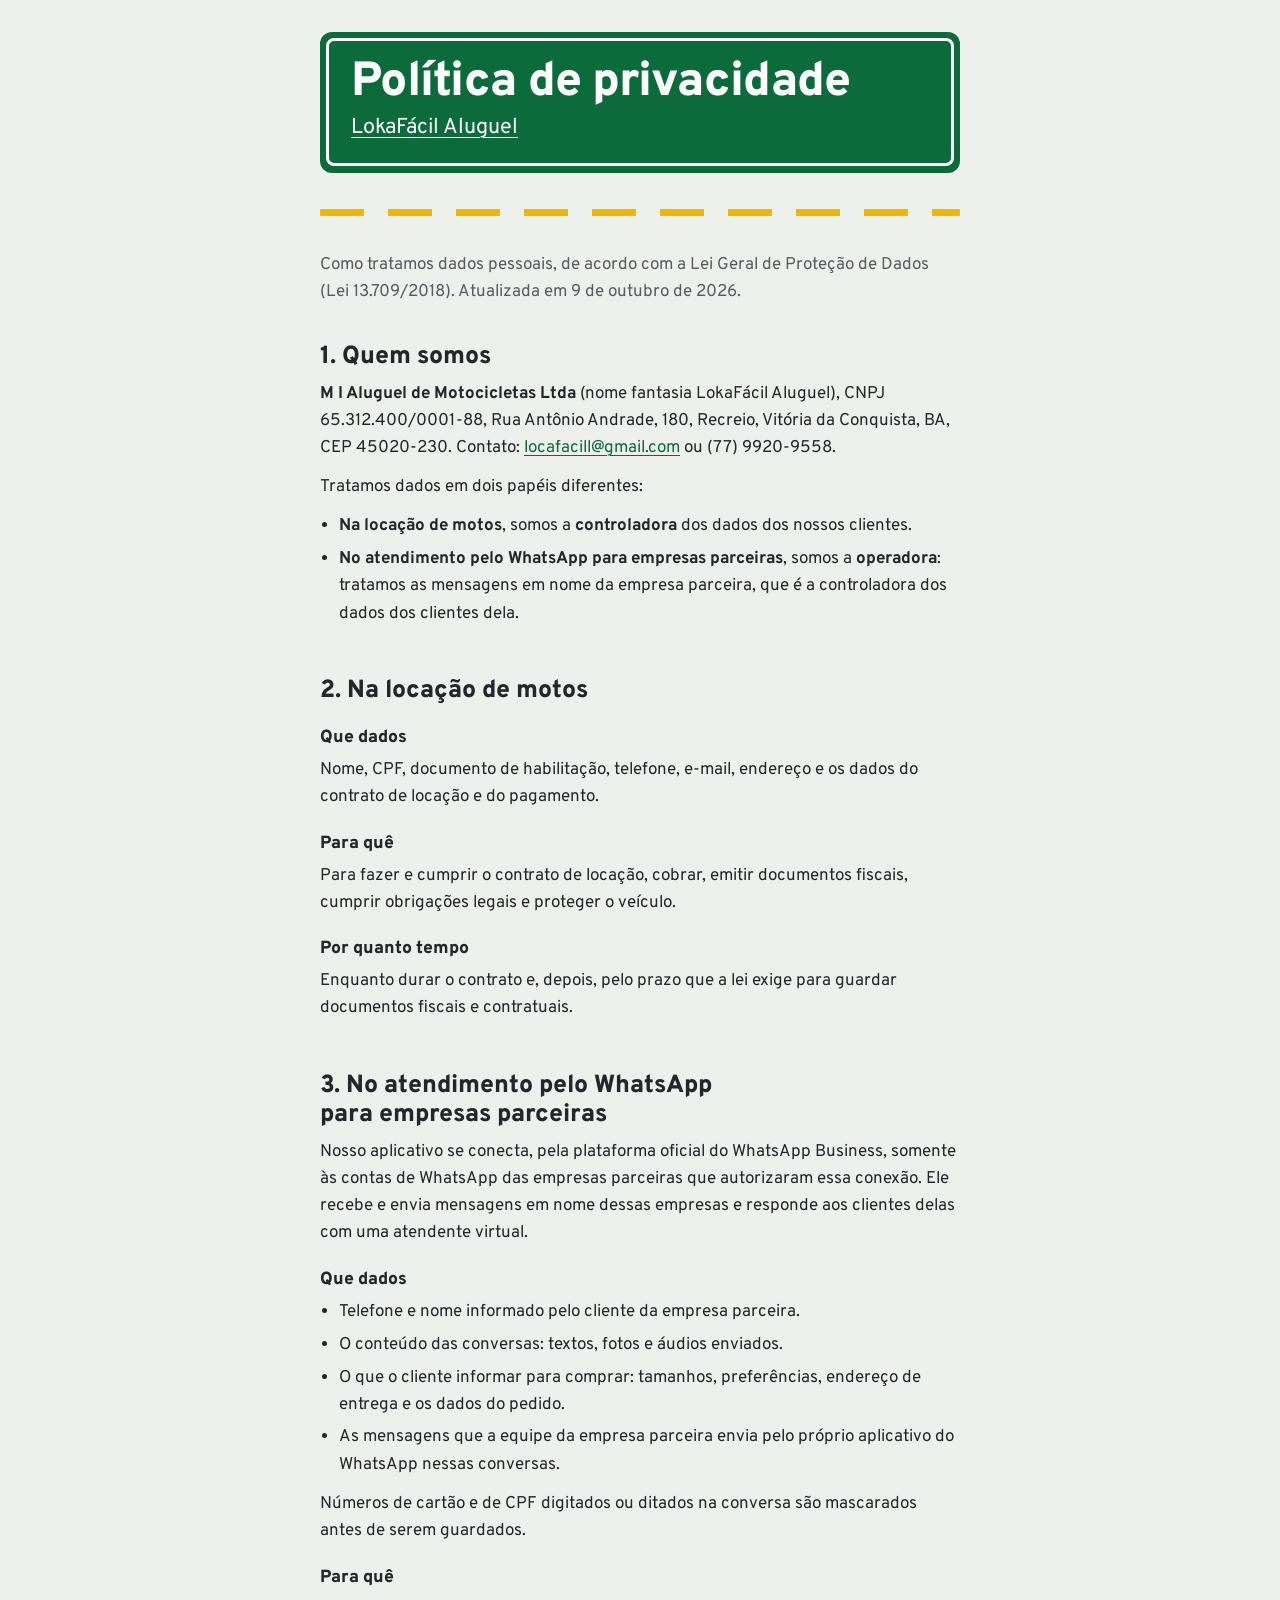
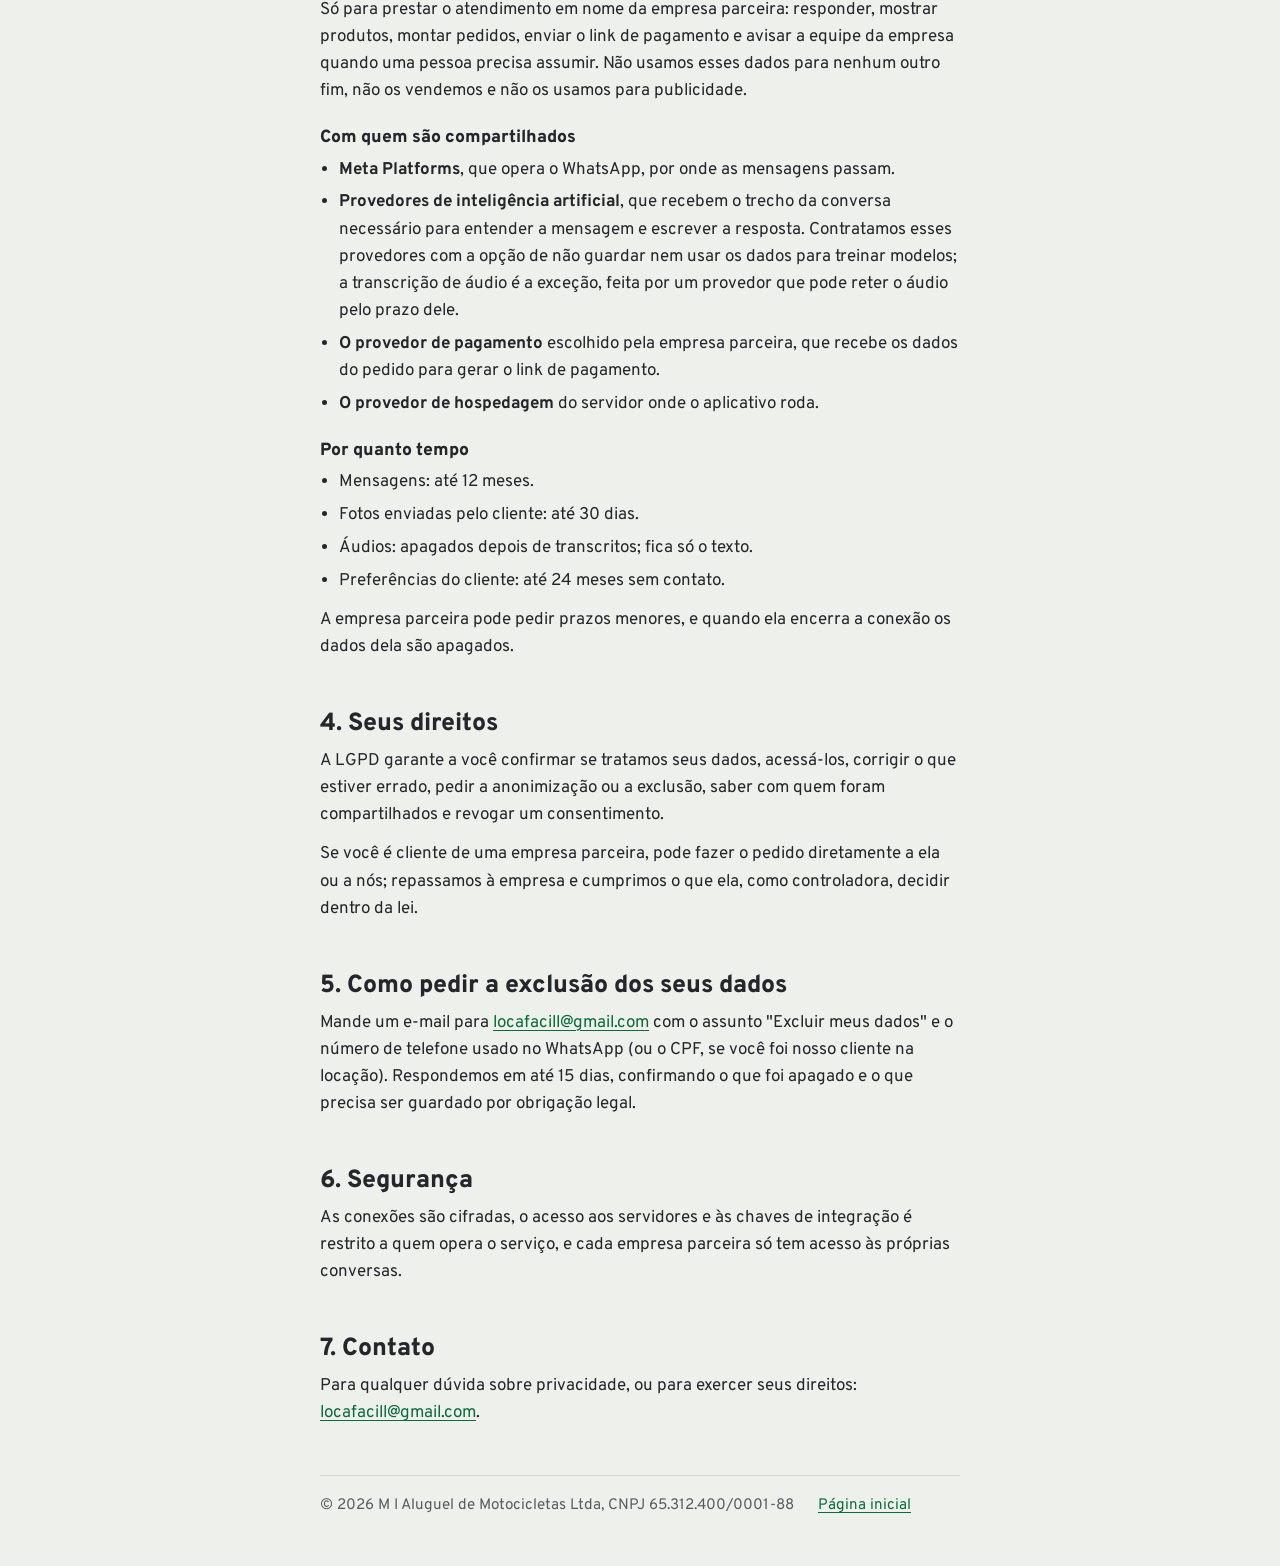
==== privacidade.html @ fe65a920 "feat: site institucional da LokaFácil Aluguel no domínio lokafacill.com.br A página inicial, a polít" ====
<!doctype html>
<html lang="pt-BR">
<head>
  <meta charset="utf-8">
  <meta name="viewport" content="width=device-width, initial-scale=1">
  <title>Política de privacidade — LokaFácil Aluguel</title>
  <meta name="description" content="Como a LokaFácil Aluguel trata dados pessoais, na locação de motos e no atendimento pelo WhatsApp para empresas parceiras.">
  <link rel="preconnect" href="https://fonts.googleapis.com">
  <link rel="preconnect" href="https://fonts.gstatic.com" crossorigin>
  <link rel="stylesheet" href="https://fonts.googleapis.com/css2?family=Overpass:wght@400;800&display=swap">
  <link rel="stylesheet" href="estilo.css">
</head>
<body>
  <main class="pagina">
    <header class="placa pequena">
      <div class="placa-miolo">
        <h1>Política de privacidade</h1>
        <p class="destino"><a href="index.html">LokaFácil Aluguel</a></p>
      </div>
    </header>
    <div class="faixa" aria-hidden="true"></div>

    <p class="atualizada">Como tratamos dados pessoais, de acordo com a Lei Geral de Proteção de Dados (Lei 13.709/2018). Atualizada em 9 de outubro de 2026.</p>

    <section aria-labelledby="t-quem">
      <h2 id="t-quem">1. Quem somos</h2>
      <p><strong>M I Aluguel de Motocicletas Ltda</strong> (nome fantasia LokaFácil Aluguel), CNPJ 65.312.400/0001-88, Rua Antônio Andrade, 180, Recreio, Vitória da Conquista, BA, CEP 45020-230. Contato: <a href="mailto:locafacill@gmail.com">locafacill@gmail.com</a> ou (77) 9920-9558.</p>
      <p>Tratamos dados em dois papéis diferentes:</p>
      <ul>
        <li><strong>Na locação de motos</strong>, somos a <strong>controladora</strong> dos dados dos nossos clientes.</li>
        <li><strong>No atendimento pelo WhatsApp para empresas parceiras</strong>, somos a <strong>operadora</strong>: tratamos as mensagens em nome da empresa parceira, que é a controladora dos dados dos clientes dela.</li>
      </ul>
    </section>

    <section aria-labelledby="t-locacao">
      <h2 id="t-locacao">2. Na locação de motos</h2>
      <h3>Que dados</h3>
      <p>Nome, CPF, documento de habilitação, telefone, e-mail, endereço e os dados do contrato de locação e do pagamento.</p>
      <h3>Para quê</h3>
      <p>Para fazer e cumprir o contrato de locação, cobrar, emitir documentos fiscais, cumprir obrigações legais e proteger o veículo.</p>
      <h3>Por quanto tempo</h3>
      <p>Enquanto durar o contrato e, depois, pelo prazo que a lei exige para guardar documentos fiscais e contratuais.</p>
    </section>

    <section aria-labelledby="t-whatsapp">
      <h2 id="t-whatsapp">3. No atendimento pelo WhatsApp para empresas parceiras</h2>
      <p>Nosso aplicativo se conecta, pela plataforma oficial do WhatsApp Business, somente às contas de WhatsApp das empresas parceiras que autorizaram essa conexão. Ele recebe e envia mensagens em nome dessas empresas e responde aos clientes delas com uma atendente virtual.</p>
      <h3>Que dados</h3>
      <ul>
        <li>Telefone e nome informado pelo cliente da empresa parceira.</li>
        <li>O conteúdo das conversas: textos, fotos e áudios enviados.</li>
        <li>O que o cliente informar para comprar: tamanhos, preferências, endereço de entrega e os dados do pedido.</li>
        <li>As mensagens que a equipe da empresa parceira envia pelo próprio aplicativo do WhatsApp nessas conversas.</li>
      </ul>
      <p>Números de cartão e de CPF digitados ou ditados na conversa são mascarados antes de serem guardados.</p>
      <h3>Para quê</h3>
      <p>Só para prestar o atendimento em nome da empresa parceira: responder, mostrar produtos, montar pedidos, enviar o link de pagamento e avisar a equipe da empresa quando uma pessoa precisa assumir. Não usamos esses dados para nenhum outro fim, não os vendemos e não os usamos para publicidade.</p>
      <h3>Com quem são compartilhados</h3>
      <ul>
        <li><strong>Meta Platforms</strong>, que opera o WhatsApp, por onde as mensagens passam.</li>
        <li><strong>Provedores de inteligência artificial</strong>, que recebem o trecho da conversa necessário para entender a mensagem e escrever a resposta. Contratamos esses provedores com a opção de não guardar nem usar os dados para treinar modelos; a transcrição de áudio é a exceção, feita por um provedor que pode reter o áudio pelo prazo dele.</li>
        <li><strong>O provedor de pagamento</strong> escolhido pela empresa parceira, que recebe os dados do pedido para gerar o link de pagamento.</li>
        <li><strong>O provedor de hospedagem</strong> do servidor onde o aplicativo roda.</li>
      </ul>
      <h3>Por quanto tempo</h3>
      <ul>
        <li>Mensagens: até 12 meses.</li>
        <li>Fotos enviadas pelo cliente: até 30 dias.</li>
        <li>Áudios: apagados depois de transcritos; fica só o texto.</li>
        <li>Preferências do cliente: até 24 meses sem contato.</li>
      </ul>
      <p>A empresa parceira pode pedir prazos menores, e quando ela encerra a conexão os dados dela são apagados.</p>
    </section>

    <section aria-labelledby="t-direitos">
      <h2 id="t-direitos">4. Seus direitos</h2>
      <p>A LGPD garante a você confirmar se tratamos seus dados, acessá-los, corrigir o que estiver errado, pedir a anonimização ou a exclusão, saber com quem foram compartilhados e revogar um consentimento.</p>
      <p>Se você é cliente de uma empresa parceira, pode fazer o pedido diretamente a ela ou a nós; repassamos à empresa e cumprimos o que ela, como controladora, decidir dentro da lei.</p>
    </section>

    <section aria-labelledby="exclusao">
      <h2 id="exclusao">5. Como pedir a exclusão dos seus dados</h2>
      <p>Mande um e-mail para <a href="mailto:locafacill@gmail.com">locafacill@gmail.com</a> com o assunto "Excluir meus dados" e o número de telefone usado no WhatsApp (ou o CPF, se você foi nosso cliente na locação). Respondemos em até 15 dias, confirmando o que foi apagado e o que precisa ser guardado por obrigação legal.</p>
    </section>

    <section aria-labelledby="t-seguranca">
      <h2 id="t-seguranca">6. Segurança</h2>
      <p>As conexões são cifradas, o acesso aos servidores e às chaves de integração é restrito a quem opera o serviço, e cada empresa parceira só tem acesso às próprias conversas.</p>
    </section>

    <section aria-labelledby="t-contato">
      <h2 id="t-contato">7. Contato</h2>
      <p>Para qualquer dúvida sobre privacidade, ou para exercer seus direitos: <a href="mailto:locafacill@gmail.com">locafacill@gmail.com</a>.</p>
    </section>

    <footer>
      <span>© 2026 M I Aluguel de Motocicletas Ltda, CNPJ 65.312.400/0001-88</span>
      <a href="index.html">Página inicial</a>
    </footer>
  </main>
</body>
</html>
---- estilo.css ----
/*
  Placa de orientação de rodovia: o único elemento forte da página. O resto é documento sóbrio.
  Cores: verde-placa, branco-placa, asfalto (texto), meio-fio (fundo frio) e faixa amarela (só no divisor de pista).
  Letra: Overpass, a versão livre da Highway Gothic das placas de estrada, em 400 e 800.
  Layout: uma coluna alinhada à esquerda, até ~42rem; no celular, a placa ocupa a largura toda.
*/
:root {
  --verde-placa: #0b6b3a;
  --branco-placa: #ffffff;
  --asfalto: #23272b;
  --asfalto-suave: #555d63;
  --meio-fio: #eef0eb;
  --linha: #d3d8d0;
  --faixa: #f2b705;
  --link: #0b6b3a;
  --fonte: "Overpass", "Segoe UI", system-ui, sans-serif;
}
@media (prefers-color-scheme: dark) {
  :root {
    --asfalto: #edefea;
    --asfalto-suave: #aeb6af;
    --meio-fio: #1b1e21;
    --linha: #343a3f;
    --link: #8ad6ab;
    color-scheme: dark;
  }
}

* { box-sizing: border-box; }
html { -webkit-text-size-adjust: 100%; }
body {
  margin: 0;
  background: var(--meio-fio);
  color: var(--asfalto);
  font-family: var(--fonte);
  font-size: 1.0625rem;
  line-height: 1.6;
}
.pagina {
  max-width: 42rem;
  margin: 0 auto;
  padding-inline: 16px;
  padding-block: 2rem 3rem;
  display: grid;
  gap: 2.25rem;
}

/* A placa: verde, borda branca por dentro, cantos de placa. */
.placa {
  background: var(--verde-placa);
  color: var(--branco-placa);
  border-radius: 0.75rem;
  padding: 0.4rem;
}
.placa-miolo {
  border: 3px solid var(--branco-placa);
  border-radius: 0.5rem;
  padding: 1.25rem 1.35rem 1.1rem;
  display: grid;
  grid-template-columns: 1fr auto;
  align-items: end;
  gap: 0.25rem 1.25rem;
}
.placa h1 {
  margin: 0;
  font-weight: 800;
  font-size: clamp(2.4rem, 9vw, 3.9rem);
  line-height: 0.95;
  letter-spacing: -0.015em;
  text-wrap: balance;
}
.placa .destino { margin: 0; font-size: clamp(1.1rem, 3.5vw, 1.35rem); grid-column: 1; }
.placa .destino a { color: inherit; }
.placa svg { grid-column: 2; grid-row: 1 / span 2; width: clamp(5.5rem, 20vw, 8rem); height: auto; }
.placa.pequena h1 { font-size: clamp(2rem, 7vw, 3rem); }

/* A faixa amarela tracejada de pista: o divisor entre a placa e o texto. */
.faixa {
  height: 0.45rem;
  background: repeating-linear-gradient(90deg, var(--faixa) 0 2.75rem, transparent 2.75rem 4.25rem);
  border-radius: 1px;
}

h2 { font-weight: 800; font-size: 1.55rem; line-height: 1.2; margin: 0 0 0.55rem; text-wrap: balance; }
h3 { font-weight: 800; font-size: 1.1rem; margin: 1.15rem 0 0.3rem; }
section p { margin: 0 0 0.75rem; }
section ul { margin: 0 0 0.75rem; padding-left: 1.2rem; display: grid; gap: 0.35rem; }

/* Os dados da empresa: linhas de registro, sem cartão. */
.registro { margin: 0; border-top: 2px solid var(--asfalto); }
.registro div {
  display: grid;
  grid-template-columns: 9.5rem 1fr;
  gap: 1rem;
  padding: 0.6rem 0;
  border-bottom: 1px solid var(--linha);
}
.registro dt { color: var(--asfalto-suave); }
.registro dd { margin: 0; min-width: 0; overflow-wrap: anywhere; font-variant-numeric: tabular-nums; }

.atualizada { margin: 0; color: var(--asfalto-suave); }

a { color: var(--link); text-underline-offset: 0.18em; text-decoration-thickness: 1px; }
a:hover { text-decoration-thickness: 2px; }
a:focus-visible { outline: 3px solid var(--faixa); outline-offset: 2px; border-radius: 2px; }

footer {
  border-top: 1px solid var(--linha);
  padding-top: 1.1rem;
  color: var(--asfalto-suave);
  font-size: 0.95rem;
  display: flex;
  flex-wrap: wrap;
  gap: 0.5rem 1.5rem;
}

@media (max-width: 30rem) {
  .registro div { grid-template-columns: 1fr; gap: 0; }
  .placa-miolo { padding: 1rem 1rem 0.9rem; }
}
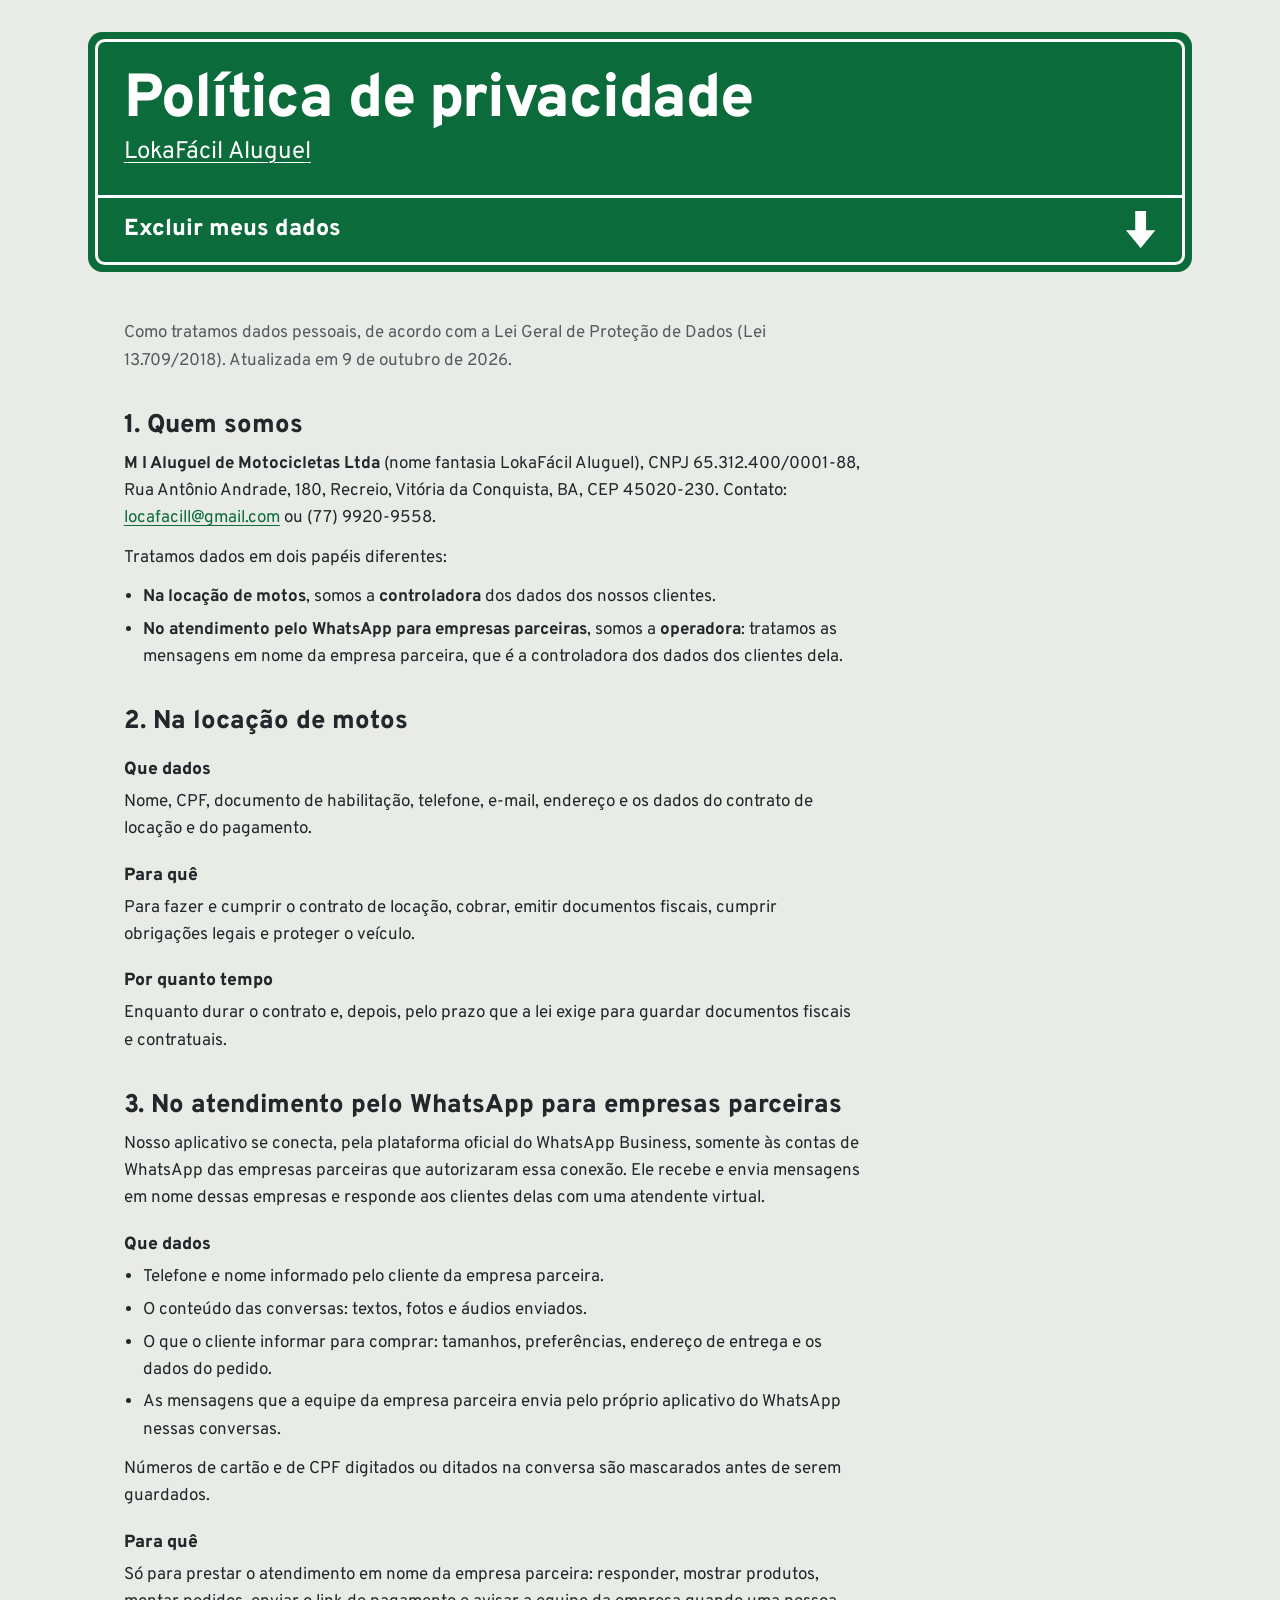
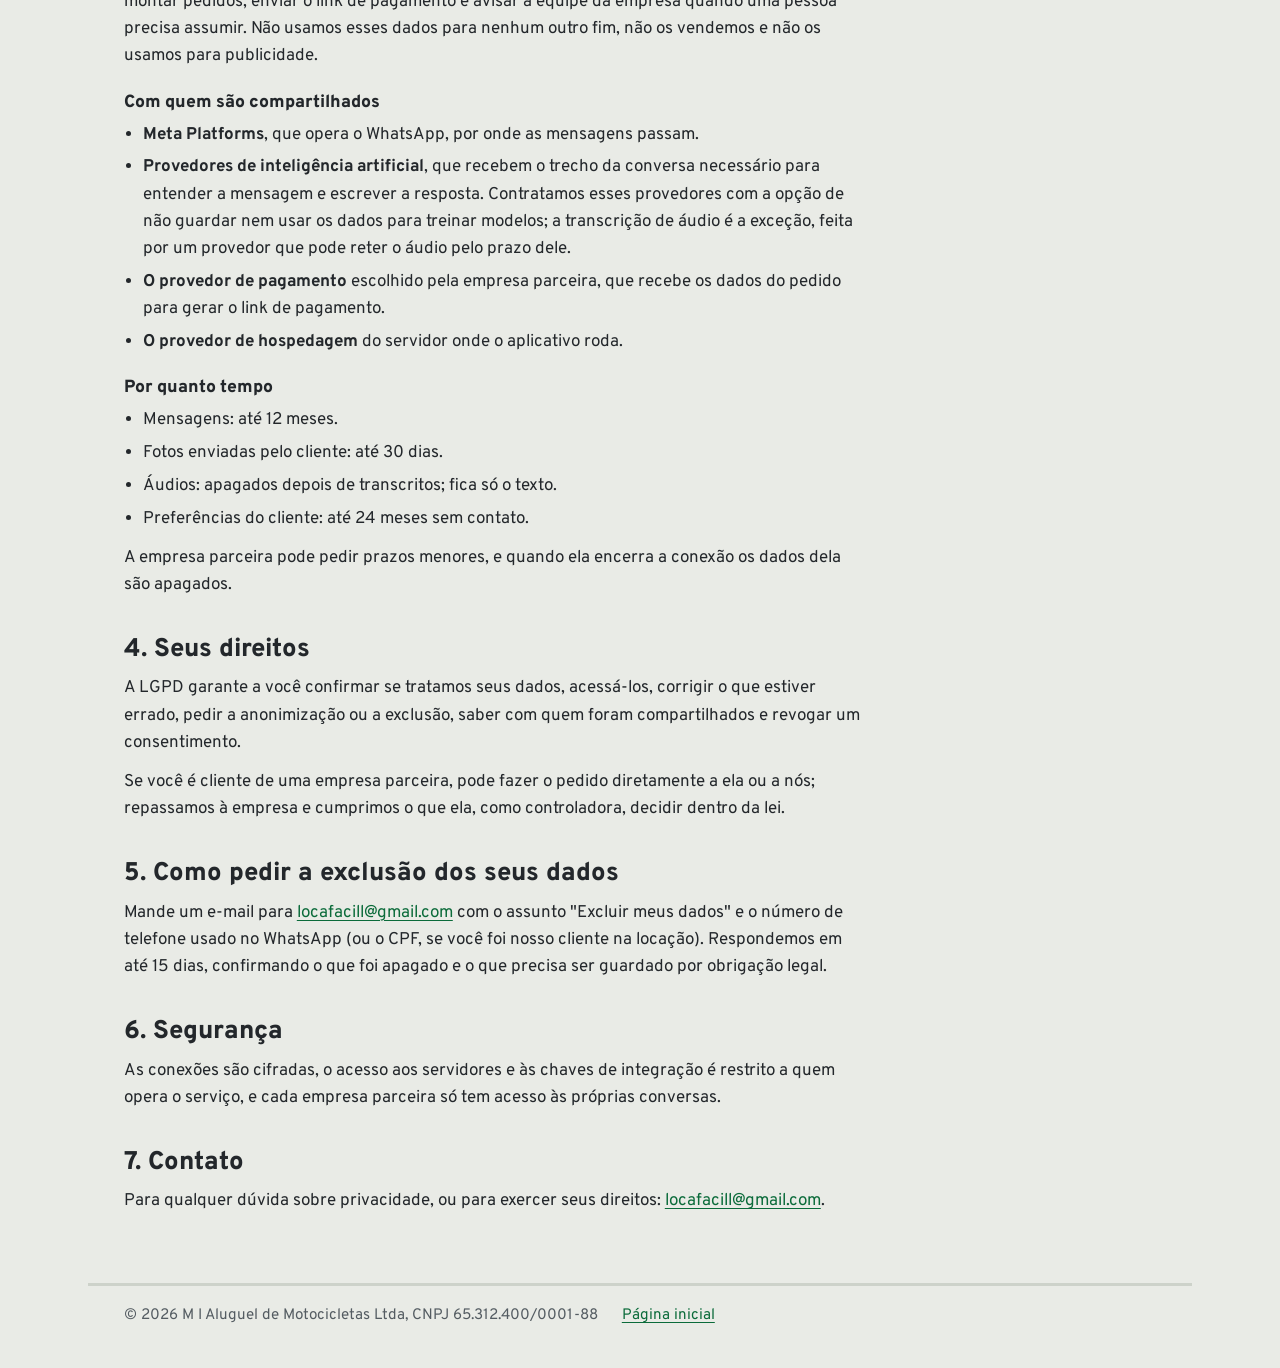
==== commit 0f2f8155: "feat: o pórtico de rodovia — a placa vira a navegação e as seções correm nas faixas da pista A placa" ====
--- a/privacidade.html
+++ b/privacidade.html
@@ -5,26 +5,39 @@
   <meta name="viewport" content="width=device-width, initial-scale=1">
   <title>Política de privacidade — LokaFácil Aluguel</title>
   <meta name="description" content="Como a LokaFácil Aluguel trata dados pessoais, na locação de motos e no atendimento pelo WhatsApp para empresas parceiras.">
+  <meta name="theme-color" content="#0b6b3a">
+  <link rel="icon" href="favicon.svg" type="image/svg+xml">
   <link rel="preconnect" href="https://fonts.googleapis.com">
   <link rel="preconnect" href="https://fonts.gstatic.com" crossorigin>
   <link rel="stylesheet" href="https://fonts.googleapis.com/css2?family=Overpass:wght@400;800&display=swap">
   <link rel="stylesheet" href="estilo.css">
 </head>
 <body>
-  <main class="pagina">
-    <header class="placa pequena">
+  <svg width="0" height="0" class="oculto" aria-hidden="true">
+    <symbol id="seta" viewBox="0 0 40 48"><path d="M13 0h14v25h12L20 48 1 25h12z"/></symbol>
+  </svg>
+
+  <header class="portico">
+    <div class="placa pequena">
       <div class="placa-miolo">
-        <h1>Política de privacidade</h1>
-        <p class="destino"><a href="index.html">LokaFácil Aluguel</a></p>
+        <div class="marca">
+          <h1>Política de privacidade</h1>
+          <p class="destino"><a href="index.html">LokaFácil Aluguel</a></p>
+        </div>
+        <nav class="faixas" aria-label="Nesta página">
+          <a href="#exclusao"><span>Excluir meus dados</span><svg aria-hidden="true"><use href="#seta"/></svg></a>
+        </nav>
       </div>
-    </header>
-    <div class="faixa" aria-hidden="true"></div>
+    </div>
+  </header>
+
+  <main class="documento">
 
     <p class="atualizada">Como tratamos dados pessoais, de acordo com a Lei Geral de Proteção de Dados (Lei 13.709/2018). Atualizada em 9 de outubro de 2026.</p>
 
     <section aria-labelledby="t-quem">
       <h2 id="t-quem">1. Quem somos</h2>
-      <p><strong>M I Aluguel de Motocicletas Ltda</strong> (nome fantasia LokaFácil Aluguel), CNPJ 65.312.400/0001-88, Rua Antônio Andrade, 180, Recreio, Vitória da Conquista, BA, CEP 45020-230. Contato: <a href="mailto:locafacill@gmail.com">locafacill@gmail.com</a> ou (77) 9920-9558.</p>
+      <p><strong>M I Aluguel de Motocicletas Ltda</strong> (nome fantasia LokaFácil Aluguel), <span class="junto">CNPJ 65.312.400/0001-88</span>, Rua Antônio Andrade, 180, Recreio, Vitória da Conquista, BA, <span class="junto">CEP 45020-230</span>. Contato: <a href="mailto:locafacill@gmail.com">locafacill@gmail.com</a> ou <span class="junto">(77) 9920-9558</span>.</p>
       <p>Tratamos dados em dois papéis diferentes:</p>
       <ul>
         <li><strong>Na locação de motos</strong>, somos a <strong>controladora</strong> dos dados dos nossos clientes.</li>
@@ -93,10 +106,11 @@
       <p>Para qualquer dúvida sobre privacidade, ou para exercer seus direitos: <a href="mailto:locafacill@gmail.com">locafacill@gmail.com</a>.</p>
     </section>
 
-    <footer>
-      <span>© 2026 M I Aluguel de Motocicletas Ltda, CNPJ 65.312.400/0001-88</span>
-      <a href="index.html">Página inicial</a>
-    </footer>
   </main>
+
+  <footer class="acostamento">
+    <span>© 2026 M I Aluguel de Motocicletas Ltda, CNPJ 65.312.400/0001-88</span>
+    <a href="index.html">Página inicial</a>
+  </footer>
 </body>
 </html>
--- a/estilo.css
+++ b/estilo.css
@@ -1,112 +1,162 @@
 /*
-  Placa de orientação de rodovia: o único elemento forte da página. O resto é documento sóbrio.
-  Cores: verde-placa, branco-placa, asfalto (texto), meio-fio (fundo frio) e faixa amarela (só no divisor de pista).
+  O pórtico de rodovia: a placa suspensa é a navegação, e cada faixa dela aponta (seta para baixo, como nas placas
+  aéreas) para a faixa da pista logo abaixo — as seções. É o único elemento forte; o resto é documento sóbrio.
+  Cores: verde-placa e branco-placa; asfalto (texto) sobre concreto (fundo); a faixa amarela só na pintura da pista e
+  no foco do teclado. No modo escuro, o fundo vira o próprio asfalto.
   Letra: Overpass, a versão livre da Highway Gothic das placas de estrada, em 400 e 800.
-  Layout: uma coluna alinhada à esquerda, até ~42rem; no celular, a placa ocupa a largura toda.
+  Layout: no computador, três faixas lado a lado sob as três faixas da placa; no celular, tudo empilha.
 */
 :root {
   --verde-placa: #0b6b3a;
   --branco-placa: #ffffff;
   --asfalto: #23272b;
-  --asfalto-suave: #555d63;
-  --meio-fio: #eef0eb;
-  --linha: #d3d8d0;
+  --asfalto-suave: #545c62;
+  --concreto: #e9ebe6;
+  --linha: #cdd2ca;
   --faixa: #f2b705;
   --link: #0b6b3a;
   --fonte: "Overpass", "Segoe UI", system-ui, sans-serif;
+  --largura: 74rem;
+  --margem: clamp(16px, 4vw, 2.5rem);
+  /* O recuo da placa até o texto dela: a borda verde, o friso branco e o respiro. O texto da pista usa o mesmo. */
+  --recuo: calc(0.45rem + 3px + clamp(1rem, 2.4vw, 1.6rem));
+  --entre-faixas: clamp(1.5rem, 3vw, 2.75rem);
+  color-scheme: light;
 }
 @media (prefers-color-scheme: dark) {
   :root {
-    --asfalto: #edefea;
-    --asfalto-suave: #aeb6af;
-    --meio-fio: #1b1e21;
-    --linha: #343a3f;
-    --link: #8ad6ab;
+    --asfalto: #eceee9;
+    --asfalto-suave: #aab2ab;
+    --concreto: #25292d;
+    --linha: #3b4247;
+    --link: #8fd9b0;
     color-scheme: dark;
   }
 }
 
 * { box-sizing: border-box; }
-html { -webkit-text-size-adjust: 100%; }
+html { -webkit-text-size-adjust: 100%; scroll-behavior: smooth; }
+@media (prefers-reduced-motion: reduce) { html { scroll-behavior: auto; } }
 body {
   margin: 0;
-  background: var(--meio-fio);
+  background: var(--concreto);
   color: var(--asfalto);
   font-family: var(--fonte);
   font-size: 1.0625rem;
   line-height: 1.6;
 }
-.pagina {
-  max-width: 42rem;
+.oculto { position: absolute; }
+
+/* O pórtico: a placa ocupa a largura da pista. */
+.portico {
+  max-width: var(--largura);
   margin: 0 auto;
-  padding-inline: 16px;
-  padding-block: 2rem 3rem;
-  display: grid;
-  gap: 2.25rem;
+  padding: clamp(1rem, 3vw, 2rem) var(--margem) 0;
 }
-
-/* A placa: verde, borda branca por dentro, cantos de placa. */
 .placa {
   background: var(--verde-placa);
   color: var(--branco-placa);
-  border-radius: 0.75rem;
-  padding: 0.4rem;
+  border-radius: 0.9rem;
+  padding: 0.45rem;
 }
 .placa-miolo {
   border: 3px solid var(--branco-placa);
-  border-radius: 0.5rem;
-  padding: 1.25rem 1.35rem 1.1rem;
+  border-radius: 0.6rem;
+}
+.marca {
   display: grid;
   grid-template-columns: 1fr auto;
   align-items: end;
-  gap: 0.25rem 1.25rem;
+  gap: 0.25rem 1.5rem;
+  padding: clamp(1.1rem, 2.6vw, 1.9rem) clamp(1rem, 2.4vw, 1.6rem) clamp(1rem, 2.2vw, 1.5rem);
 }
-.placa h1 {
+.marca h1 {
   margin: 0;
   font-weight: 800;
-  font-size: clamp(2.4rem, 9vw, 3.9rem);
-  line-height: 0.95;
-  letter-spacing: -0.015em;
+  font-size: clamp(2.6rem, 8.5vw, 5.6rem);
+  line-height: 0.92;
+  letter-spacing: -0.02em;
   text-wrap: balance;
 }
-.placa .destino { margin: 0; font-size: clamp(1.1rem, 3.5vw, 1.35rem); grid-column: 1; }
-.placa .destino a { color: inherit; }
-.placa svg { grid-column: 2; grid-row: 1 / span 2; width: clamp(5.5rem, 20vw, 8rem); height: auto; }
-.placa.pequena h1 { font-size: clamp(2rem, 7vw, 3rem); }
+.marca .destino { margin: 0; font-size: clamp(1.1rem, 2.6vw, 1.5rem); grid-column: 1; }
+.marca .destino a { color: inherit; }
+.marca .moto { grid-column: 2; grid-row: 1 / span 2; width: clamp(5rem, 16vw, 10rem); height: auto; }
+.pequena .marca h1 { font-size: clamp(2.1rem, 6.5vw, 3.8rem); }
 
-/* A faixa amarela tracejada de pista: o divisor entre a placa e o texto. */
-.faixa {
-  height: 0.45rem;
-  background: repeating-linear-gradient(90deg, var(--faixa) 0 2.75rem, transparent 2.75rem 4.25rem);
-  border-radius: 1px;
+/* As faixas da placa: cada destino com a seta da placa aérea. Separadas por friso branco, como na placa de verdade. */
+.faixas {
+  display: grid;
+  grid-template-columns: repeat(3, 1fr);
+  border-top: 3px solid var(--branco-placa);
+}
+.faixas a {
+  display: flex;
+  align-items: center;
+  justify-content: space-between;
+  gap: 1rem;
+  padding: 0.85rem clamp(1rem, 2.4vw, 1.6rem);
+  color: var(--branco-placa);
+  font-weight: 800;
+  font-size: clamp(1.1rem, 1.9vw, 1.45rem);
+  line-height: 1.15;
+  text-decoration: none;
+}
+.faixas a + a { border-left: 3px solid var(--branco-placa); }
+.faixas svg { flex: none; width: 1.35em; height: 1.6em; fill: currentColor; }
+.faixas a:hover span { text-decoration: underline; text-decoration-thickness: 2px; text-underline-offset: 0.2em; }
+.pequena .faixas { grid-template-columns: 1fr; }
+
+/* A pista: as seções correm nas faixas, separadas pela faixa amarela tracejada. */
+.pista, .documento {
+  max-width: var(--largura);
+  margin: 0 auto;
+  padding: clamp(1.75rem, 4vw, 3rem) calc(var(--margem) + var(--recuo)) clamp(2rem, 5vw, 3.5rem);
+}
+.pista {
+  display: grid;
+  grid-template-columns: repeat(3, 1fr);
+  column-gap: var(--entre-faixas);
+}
+.pista section { position: relative; min-width: 0; scroll-margin-top: 1rem; }
+.pista section + section::before {
+  content: "";
+  position: absolute;
+  top: 0;
+  bottom: 0;
+  left: calc(var(--entre-faixas) / -2 - 3px);
+  width: 6px;
+  background: repeating-linear-gradient(180deg, var(--faixa) 0 2.5rem, transparent 2.5rem 4rem);
 }
 
-h2 { font-weight: 800; font-size: 1.55rem; line-height: 1.2; margin: 0 0 0.55rem; text-wrap: balance; }
+/* O documento (a política): uma coluna de leitura, alinhada ao texto da placa. */
+.documento > * { max-width: 46rem; }
+.documento section { scroll-margin-top: 1rem; margin-top: 2.25rem; }
+
+h2 { font-weight: 800; font-size: clamp(1.35rem, 2.2vw, 1.6rem); line-height: 1.2; margin: 0 0 0.6rem; text-wrap: balance; }
 h3 { font-weight: 800; font-size: 1.1rem; margin: 1.15rem 0 0.3rem; }
 section p { margin: 0 0 0.75rem; }
 section ul { margin: 0 0 0.75rem; padding-left: 1.2rem; display: grid; gap: 0.35rem; }
+.atualizada { margin: 0; color: var(--asfalto-suave); }
 
-/* Os dados da empresa: linhas de registro, sem cartão. */
+/* Os dados da empresa: linhas de registro, o rótulo acima do dado (a faixa é estreita). */
 .registro { margin: 0; border-top: 2px solid var(--asfalto); }
-.registro div {
-  display: grid;
-  grid-template-columns: 9.5rem 1fr;
-  gap: 1rem;
-  padding: 0.6rem 0;
-  border-bottom: 1px solid var(--linha);
-}
-.registro dt { color: var(--asfalto-suave); }
+.registro div { padding: 0.55rem 0; border-bottom: 1px solid var(--linha); }
+.registro dt { color: var(--asfalto-suave); font-size: 0.9rem; }
 .registro dd { margin: 0; min-width: 0; overflow-wrap: anywhere; font-variant-numeric: tabular-nums; }
-
-.atualizada { margin: 0; color: var(--asfalto-suave); }
+.junto { white-space: nowrap; }
 
 a { color: var(--link); text-underline-offset: 0.18em; text-decoration-thickness: 1px; }
 a:hover { text-decoration-thickness: 2px; }
-a:focus-visible { outline: 3px solid var(--faixa); outline-offset: 2px; border-radius: 2px; }
+a:focus-visible { outline: 3px solid var(--faixa); outline-offset: 3px; border-radius: 3px; }
+.faixas a:focus-visible { outline-offset: -6px; }
 
-footer {
-  border-top: 1px solid var(--linha);
-  padding-top: 1.1rem;
+/* O acostamento: a linha de bordo contínua fecha a pista. */
+/* Da largura da placa, para a linha de bordo terminar onde a placa termina. */
+.acostamento {
+  width: min(calc(100% - 2 * var(--margem)), calc(var(--largura) - 2 * var(--margem)));
+  margin: 0 auto 2.5rem;
+  padding: 1.1rem var(--recuo) 0;
+  border-top: 3px solid var(--linha);
   color: var(--asfalto-suave);
   font-size: 0.95rem;
   display: flex;
@@ -114,7 +164,23 @@
   gap: 0.5rem 1.5rem;
 }
 
+/* No celular e no tablet: a placa empilha os destinos; as seções descem uma a uma, com a faixa tracejada deitada. */
+@media (max-width: 56rem) {
+  .faixas { grid-template-columns: 1fr; }
+  .faixas a + a { border-left: 0; border-top: 3px solid var(--branco-placa); }
+  .pista { grid-template-columns: 1fr; row-gap: calc(var(--entre-faixas) * 1.6); }
+  .pista section + section::before {
+    top: calc(var(--entre-faixas) * -0.8 - 3px);
+    bottom: auto;
+    left: 0;
+    right: 0;
+    width: auto;
+    height: 6px;
+    background: repeating-linear-gradient(90deg, var(--faixa) 0 2.5rem, transparent 2.5rem 4rem);
+  }
+}
 @media (max-width: 30rem) {
-  .registro div { grid-template-columns: 1fr; gap: 0; }
-  .placa-miolo { padding: 1rem 1rem 0.9rem; }
+  :root { --recuo: 0px; }
+  .marca { grid-template-columns: 1fr; }
+  .marca .moto { grid-column: 1; grid-row: auto; justify-self: end; width: 4.5rem; margin-top: -0.25rem; }
 }
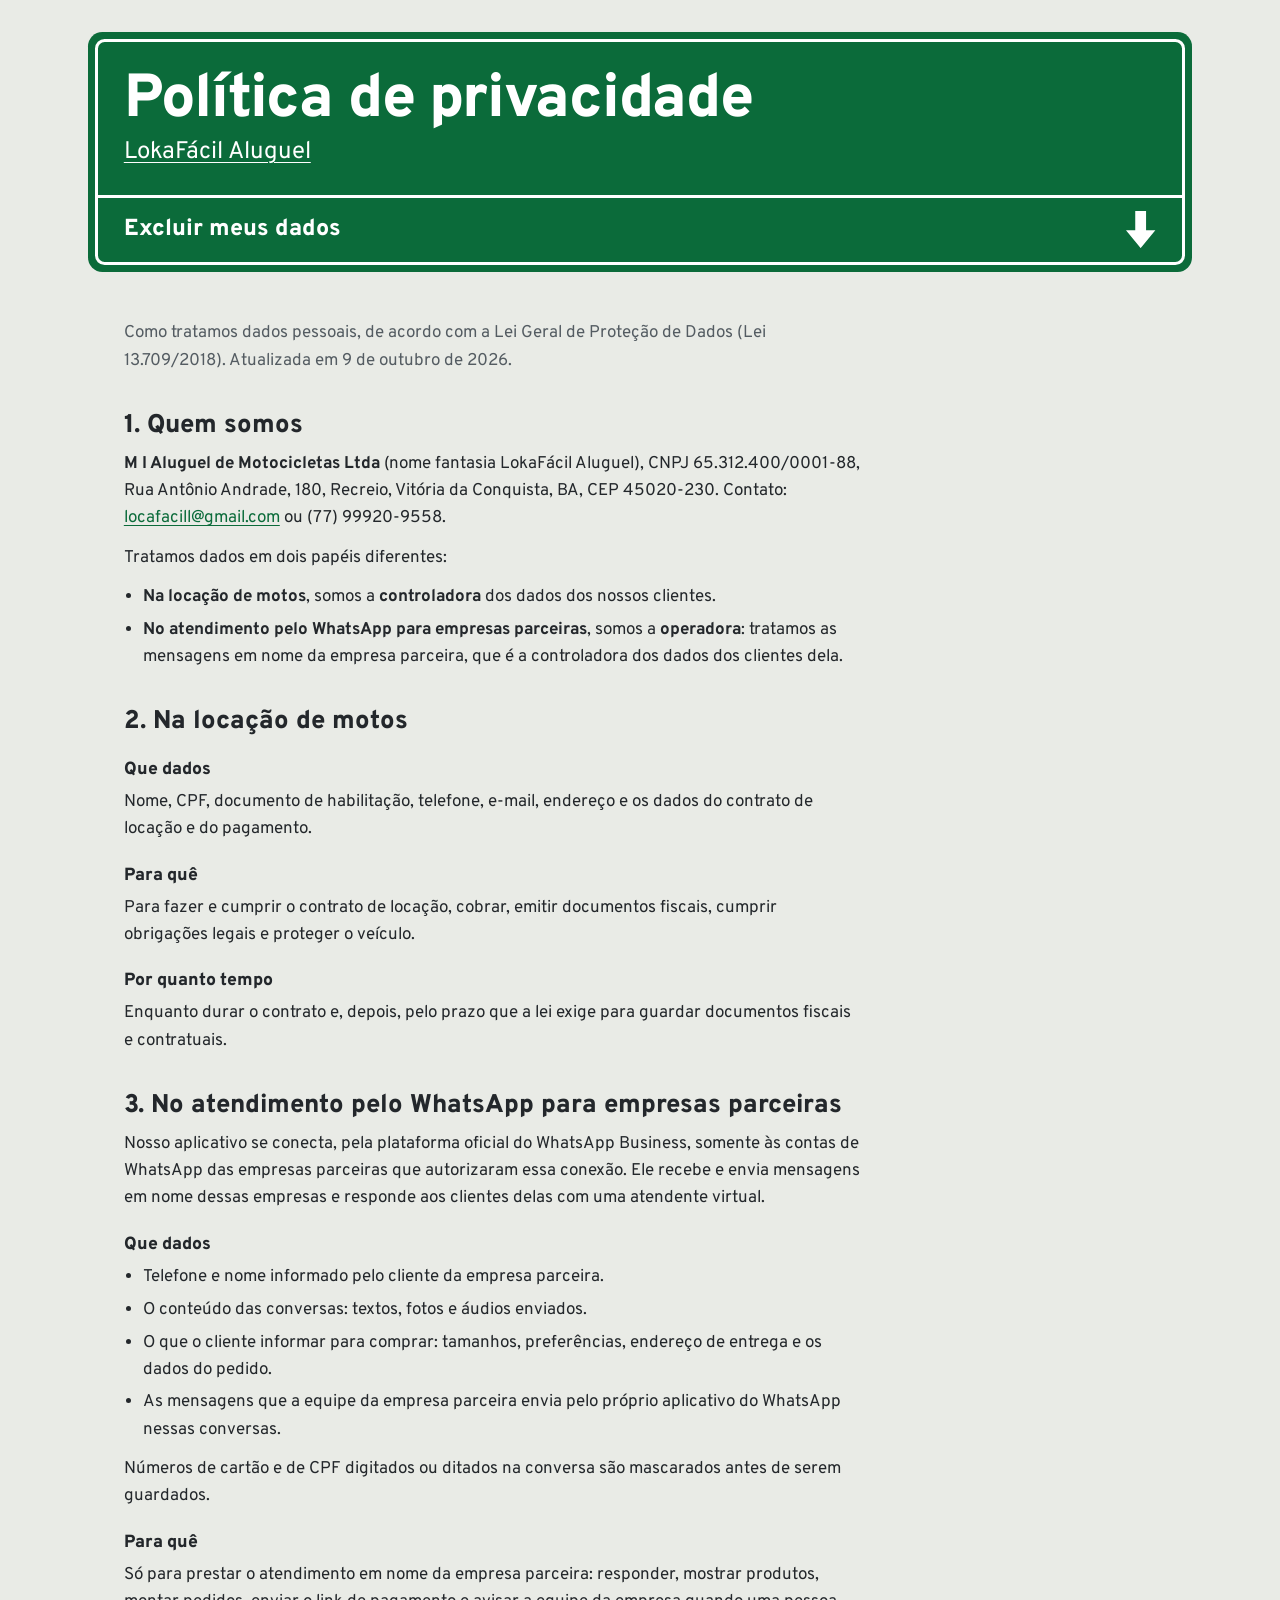
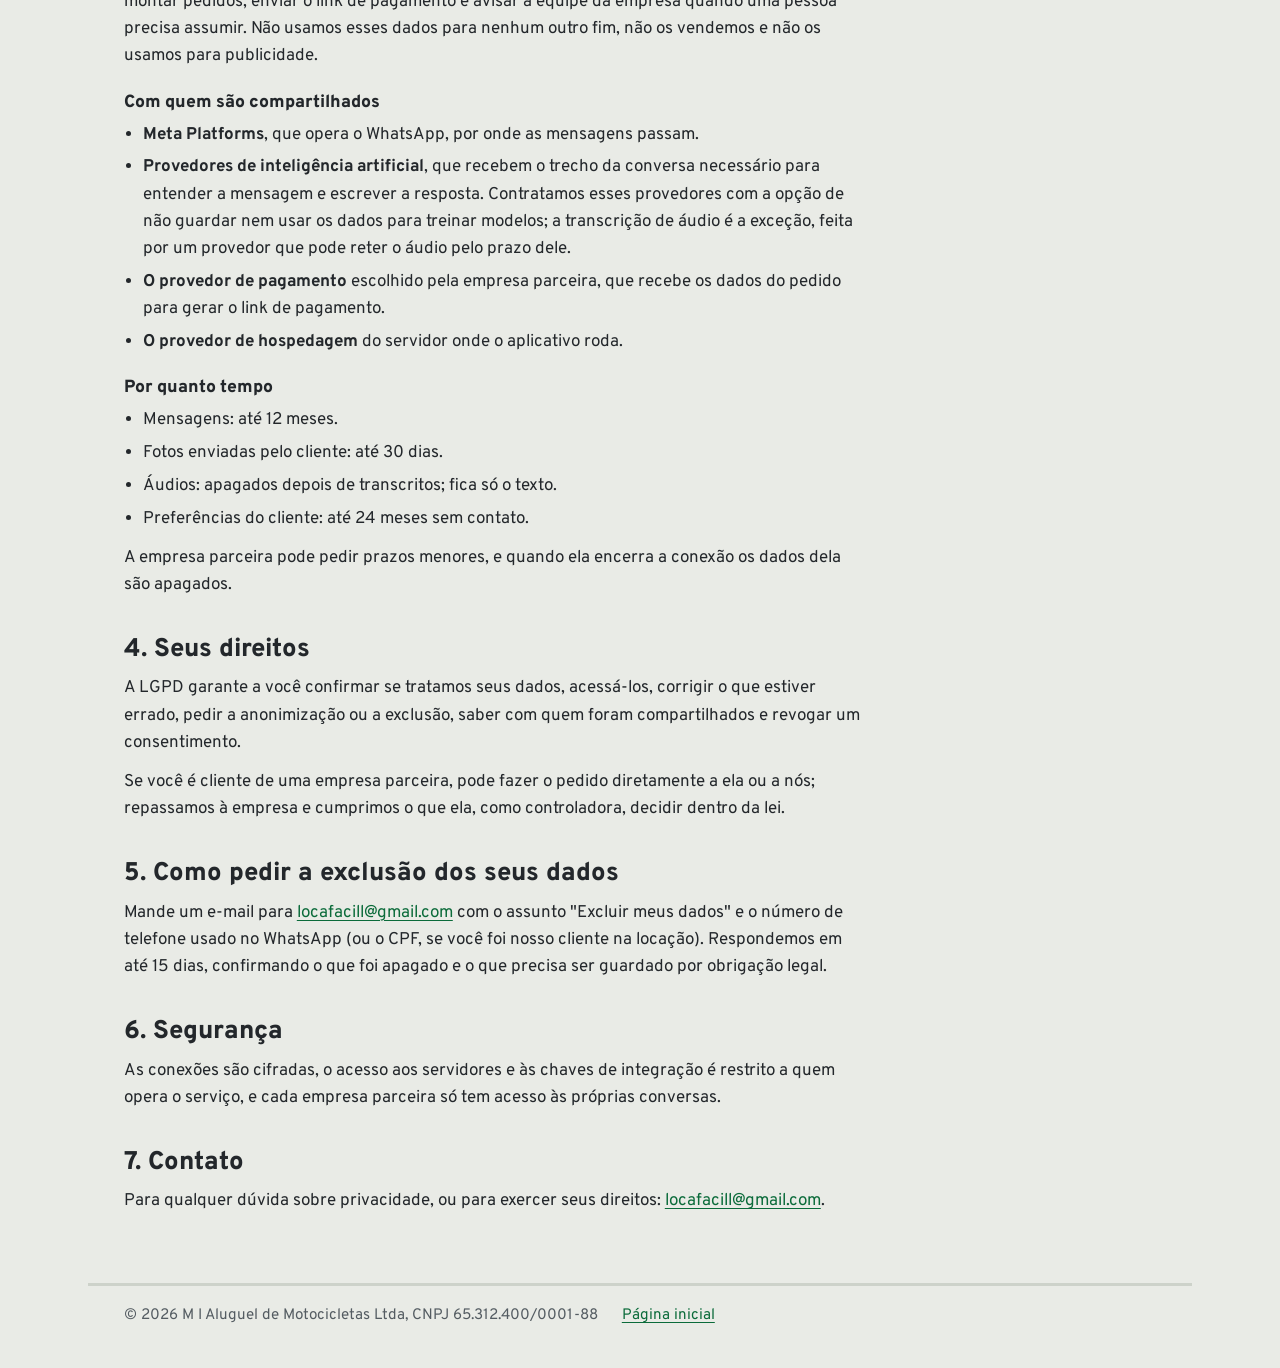
==== commit 5091a5b9: "fix: o telefone com o 9 (o do WhatsApp) na página e na política (Izaias, 10/10) Co-Authored-By: Clau" ====
--- a/privacidade.html
+++ b/privacidade.html
@@ -37,7 +37,7 @@
 
     <section aria-labelledby="t-quem">
       <h2 id="t-quem">1. Quem somos</h2>
-      <p><strong>M I Aluguel de Motocicletas Ltda</strong> (nome fantasia LokaFácil Aluguel), <span class="junto">CNPJ 65.312.400/0001-88</span>, Rua Antônio Andrade, 180, Recreio, Vitória da Conquista, BA, <span class="junto">CEP 45020-230</span>. Contato: <a href="mailto:locafacill@gmail.com">locafacill@gmail.com</a> ou <span class="junto">(77) 9920-9558</span>.</p>
+      <p><strong>M I Aluguel de Motocicletas Ltda</strong> (nome fantasia LokaFácil Aluguel), <span class="junto">CNPJ 65.312.400/0001-88</span>, Rua Antônio Andrade, 180, Recreio, Vitória da Conquista, BA, <span class="junto">CEP 45020-230</span>. Contato: <a href="mailto:locafacill@gmail.com">locafacill@gmail.com</a> ou <span class="junto">(77) 99920-9558</span>.</p>
       <p>Tratamos dados em dois papéis diferentes:</p>
       <ul>
         <li><strong>Na locação de motos</strong>, somos a <strong>controladora</strong> dos dados dos nossos clientes.</li>
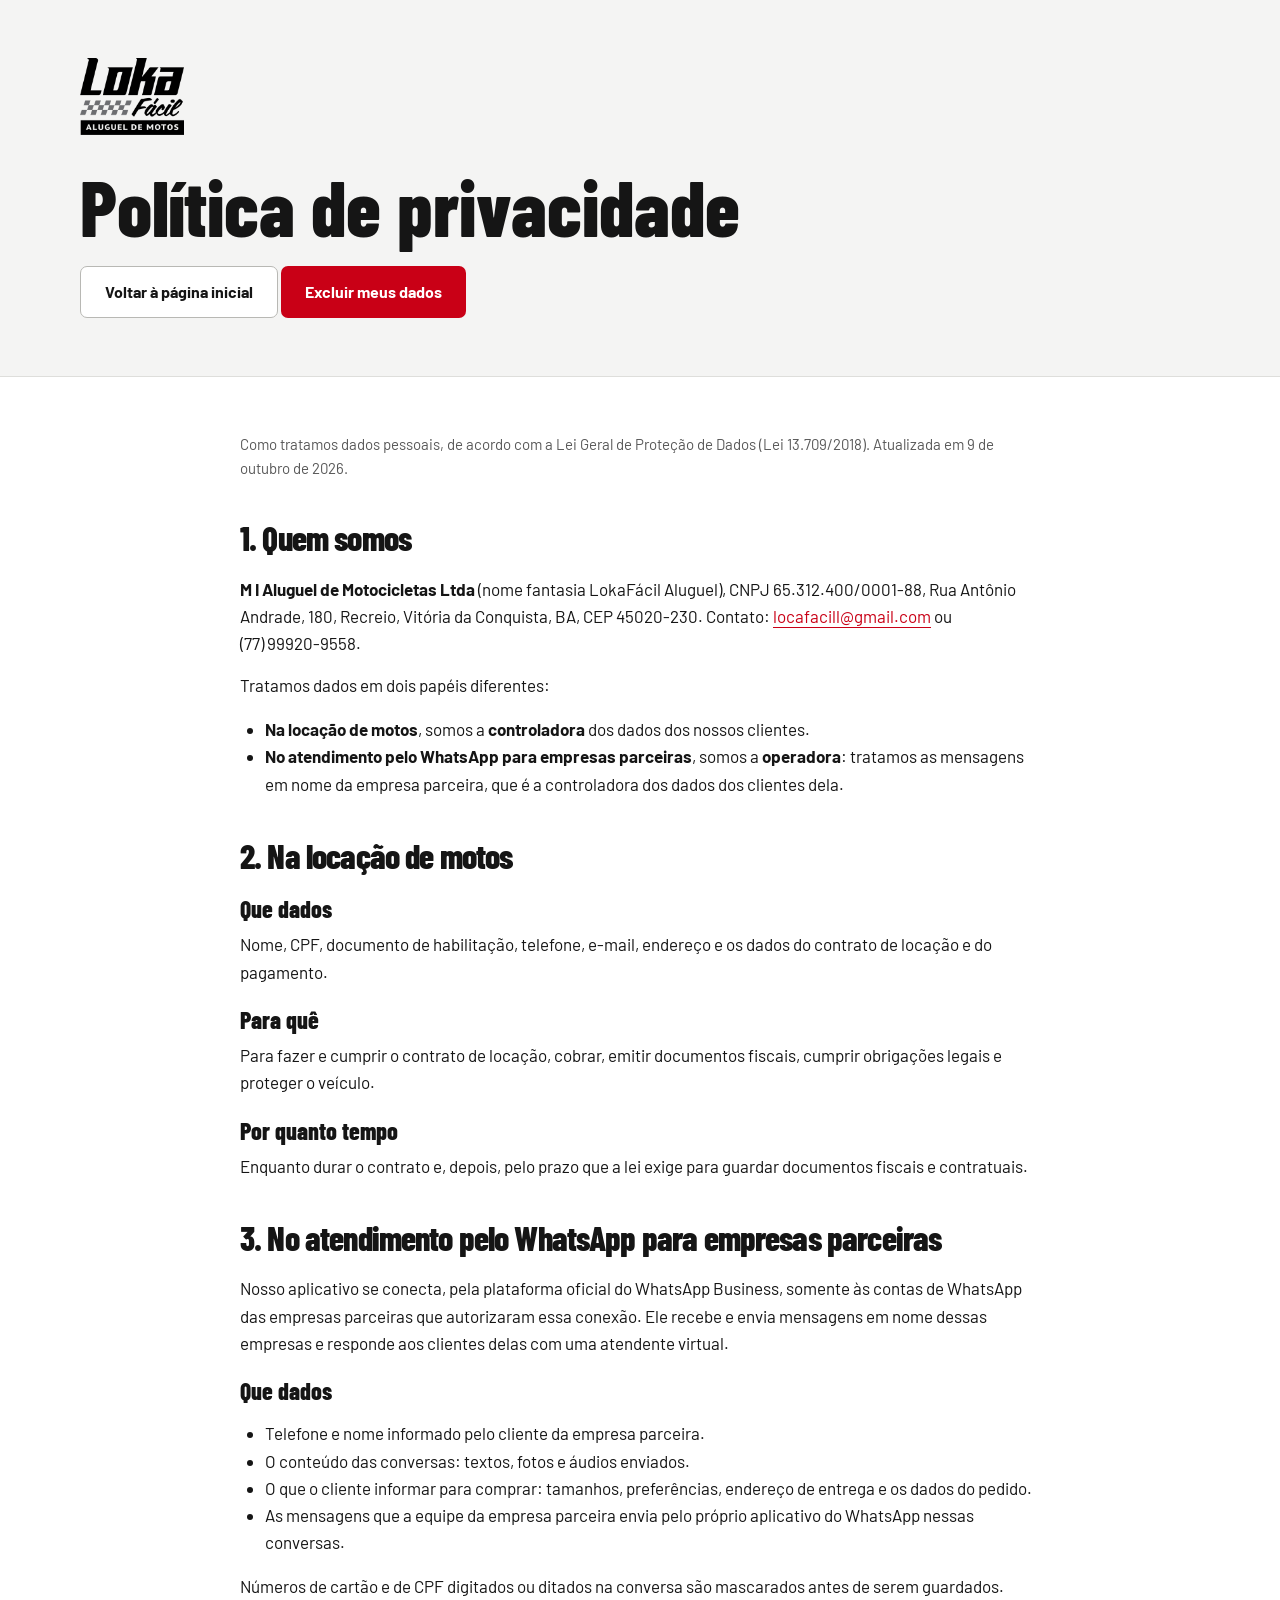
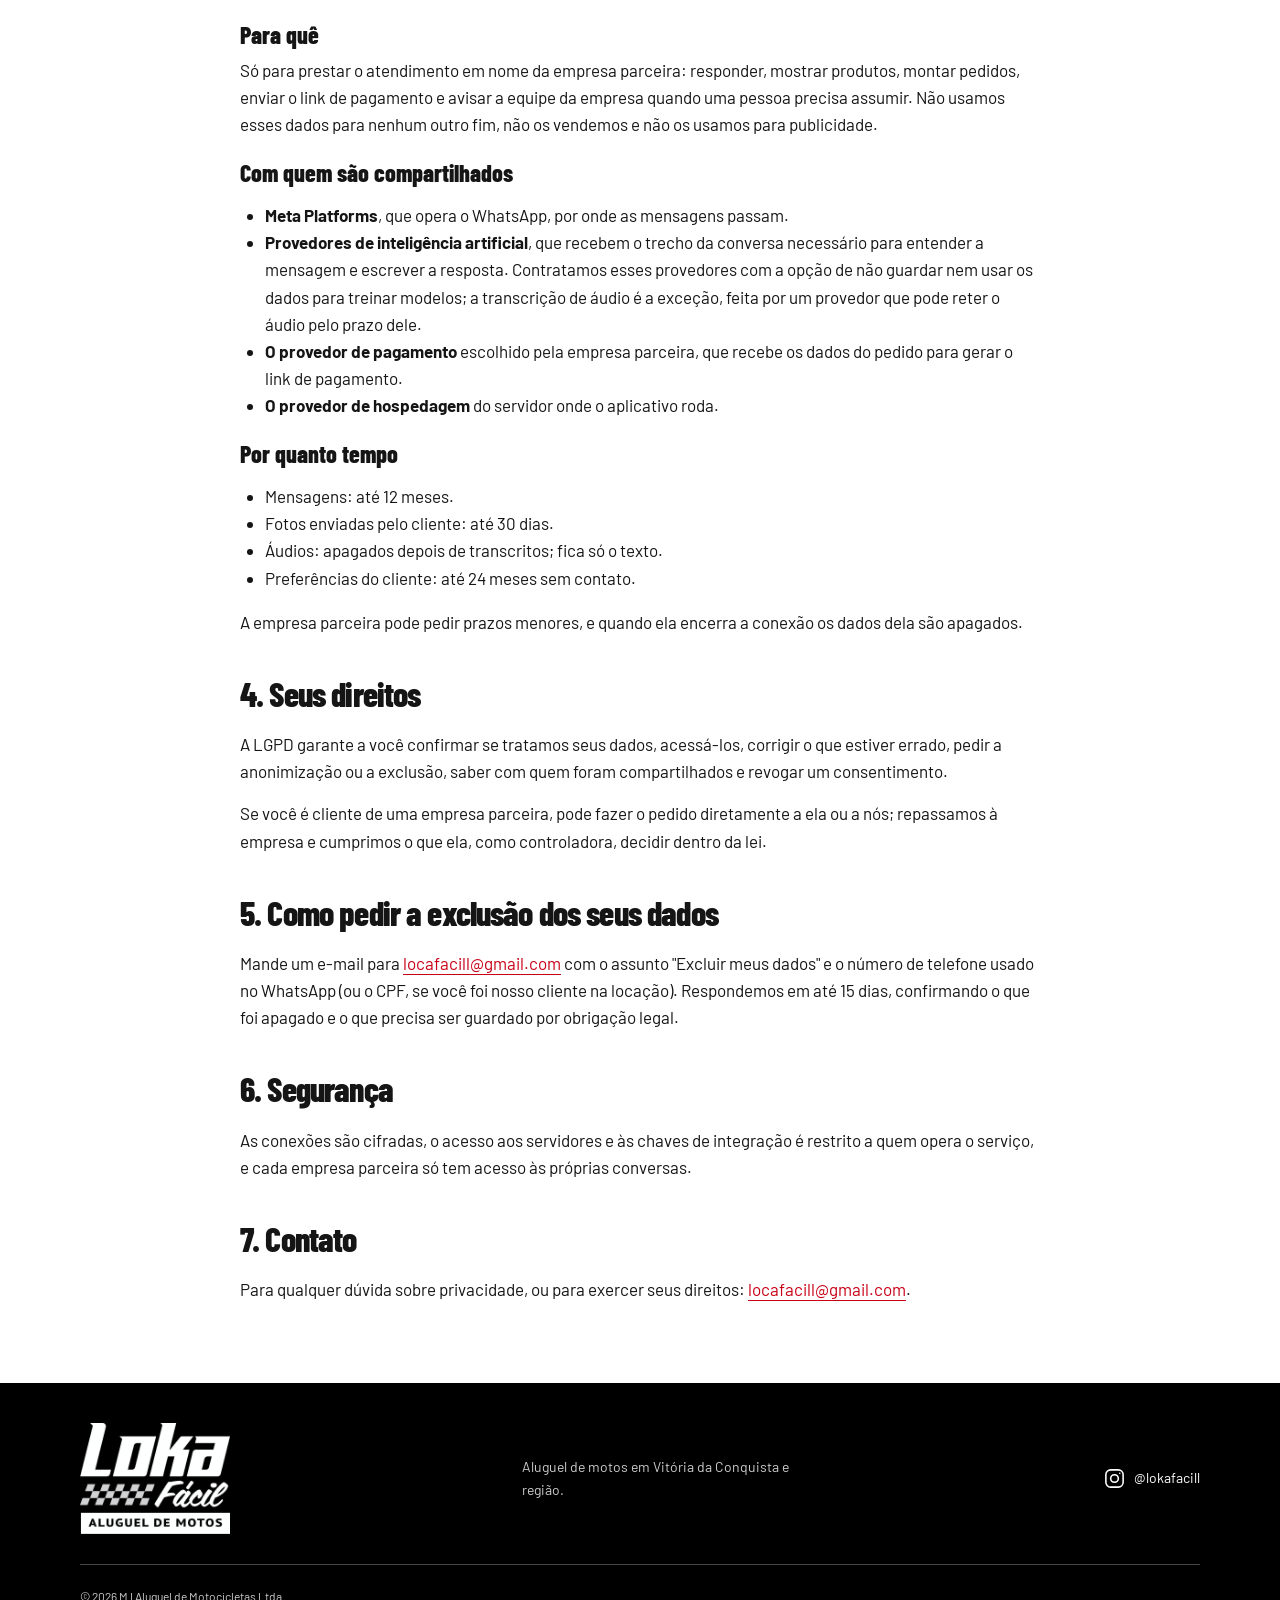
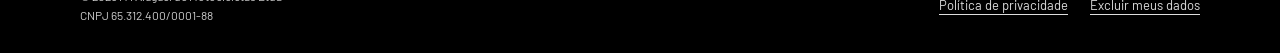
==== commit 3d8e1ea8: "feat: o site novo da LokaFácil, com a identidade do Instagram (design do ChatGPT) Planos com os preç" ====
--- a/privacidade.html
+++ b/privacidade.html
@@ -1,37 +1,22 @@
 <!doctype html>
-<html lang="pt-BR">
-<head>
-  <meta charset="utf-8">
-  <meta name="viewport" content="width=device-width, initial-scale=1">
-  <title>Política de privacidade — LokaFácil Aluguel</title>
-  <meta name="description" content="Como a LokaFácil Aluguel trata dados pessoais, na locação de motos e no atendimento pelo WhatsApp para empresas parceiras.">
-  <meta name="theme-color" content="#0b6b3a">
-  <link rel="icon" href="favicon.svg" type="image/svg+xml">
-  <link rel="preconnect" href="https://fonts.googleapis.com">
-  <link rel="preconnect" href="https://fonts.gstatic.com" crossorigin>
-  <link rel="stylesheet" href="https://fonts.googleapis.com/css2?family=Overpass:wght@400;800&display=swap">
-  <link rel="stylesheet" href="estilo.css">
-</head>
-<body>
-  <svg width="0" height="0" class="oculto" aria-hidden="true">
-    <symbol id="seta" viewBox="0 0 40 48"><path d="M13 0h14v25h12L20 48 1 25h12z"/></symbol>
-  </svg>
-
-  <header class="portico">
-    <div class="placa pequena">
-      <div class="placa-miolo">
-        <div class="marca">
-          <h1>Política de privacidade</h1>
-          <p class="destino"><a href="index.html">LokaFácil Aluguel</a></p>
-        </div>
-        <nav class="faixas" aria-label="Nesta página">
-          <a href="#exclusao"><span>Excluir meus dados</span><svg aria-hidden="true"><use href="#seta"/></svg></a>
-        </nav>
-      </div>
-    </div>
-  </header>
-
-  <main class="documento">
+<html lang="pt-BR"><head><meta charset="utf-8"><meta name="viewport" content="width=device-width, initial-scale=1"><title>Política de privacidade — LokaFácil Aluguel</title><meta name="description" content="Como a LokaFácil Aluguel trata dados pessoais, na locação de motos e no atendimento pelo WhatsApp para empresas parceiras."><meta name="theme-color" content="#f8081a"><link rel="canonical" href="https://lokafacill.com.br/privacidade.html"><link rel="icon" href="[data-uri]" type="image/jpeg"><meta property="og:title" content="Política de privacidade — LokaFácil Aluguel"><meta property="og:description" content="Como a LokaFácil Aluguel trata dados pessoais, na locação de motos e no atendimento pelo WhatsApp para empresas parceiras."><meta property="og:url" content="https://lokafacill.com.br/privacidade.html"><meta property="og:type" content="website"><meta property="og:locale" content="pt_BR"><meta property="og:image" content="https://lokafacill.com.br/img/og-lokafacil.png"><meta property="og:image:width" content="1200"><meta property="og:image:height" content="630"><meta property="og:image:alt" content="LokaFácil Aluguel — aluguel de motos em Vitória da Conquista"><link rel="preconnect" href="https://fonts.googleapis.com"><link rel="preconnect" href="https://fonts.gstatic.com" crossorigin><link href="https://fonts.googleapis.com/css2?family=Barlow:wght@400;600;700&family=Barlow+Condensed:ital,wght@0,700;0,800;0,900;1,900&display=swap" rel="stylesheet"><style>
+:root{--red:#f8081a;--action:#c90016;--ink:#151515;--muted:#595959;--paper:#fff;--soft:#f4f4f3;--line:#dededb;--yellow:#ffda4a;--display:'Barlow Condensed','Impact',sans-serif;--body:'Barlow','Verdana',sans-serif}
+*{box-sizing:border-box}html{scroll-behavior:smooth;scroll-padding-top:150px}body{margin:0;color:var(--ink);background:var(--paper);font-family:var(--body);font-size:17px;line-height:1.6}a{color:inherit;text-underline-offset:4px}a,summary{-webkit-tap-highlight-color:transparent}a:focus-visible,summary:focus-visible{outline:3px solid #1768aa;outline-offset:5px}h1,h2,h3,p{margin:0}h1,h2,h3{font-family:var(--display);font-weight:800;line-height:1.02}h2{font-size:clamp(40px,5.3vw,68px);letter-spacing:-.025em}h3{font-size:32px}img,svg{max-width:100%}.wrap{width:min(1120px,calc(100% - 48px));margin-inline:auto}.svg-defs{position:absolute;width:0;height:0;overflow:hidden}.icon{width:23px;height:23px;flex:none;fill:none;stroke:currentColor;stroke-width:1.65;stroke-linecap:round;stroke-linejoin:round}.nowrap{white-space:nowrap}.skip{position:fixed;z-index:100;left:16px;top:-100px;background:var(--ink);color:white;padding:12px 20px}.skip:focus{top:12px}.button{min-height:52px;display:inline-flex;align-items:center;justify-content:center;gap:12px;padding:12px 24px;border-radius:7px;text-decoration:none;font-size:16px;font-weight:700;line-height:1.4;transition:background .16s,transform .16s}.button:hover{transform:translateY(-2px)}.button-primary{color:#fff;background:var(--action)}.button-primary:hover{background:#aa0012}.button-secondary{background:#fff;border:1px solid #b8b8b4}.button-secondary:hover{background:var(--soft)}.button-dark{background:var(--ink);color:#fff}.button-light{background:#fff;color:var(--ink)}.button-yellow{background:var(--yellow);color:var(--ink)}.button-full{width:100%}.brand{display:inline-flex;align-items:center;text-decoration:none;flex:none;line-height:1}.brand img{display:block;width:104px;height:auto}.footer .brand img{width:150px}.site-header{position:sticky;top:0;z-index:30;background:rgba(255,255,255,.96);border-bottom:1px solid var(--line);backdrop-filter:blur(12px)}.header-inner{display:flex;align-items:center;justify-content:space-between;gap:20px;min-height:90px}.main-nav{display:flex;gap:25px}.main-nav a{min-width:44px;display:flex;align-items:center;min-height:44px;text-decoration:none;font-size:15px;font-weight:600}.main-nav a:hover{color:var(--action)}.header-cta{min-height:44px;padding:10px 18px;font-size:14px}.header-cta .icon{width:19px;height:19px}
+.hero{position:relative;overflow:clip;padding:66px 0 54px;text-align:center;background:radial-gradient(ellipse at 50% 25%,#fff 35%,#f4f4f3 100%)}.hero::before,.hero::after{content:'';position:absolute;width:240px;height:520px;top:70px;border:1px solid #dfdfdb;transform:rotate(28deg);border-radius:150px;pointer-events:none}.hero::before{left:calc(50% - 690px)}.hero::after{right:calc(50% - 690px)}.hero-content{position:relative;z-index:1}.location{display:inline-flex;align-items:center;gap:8px;font-size:14px;font-weight:600;border:1px solid var(--line);border-radius:30px;padding:7px 14px;background:#fff}.location .icon{width:17px;height:17px;color:var(--action)}.hero h1{font-size:clamp(64px,8.7vw,116px);letter-spacing:-.035em;line-height:.97;margin:25px auto 22px;max-width:960px}.hero h1 span{display:block;color:var(--red)}.hero-description{max-width:575px;margin:auto;color:var(--muted);font-size:20px;line-height:1.55}.hero-actions{display:flex;justify-content:center;gap:12px;margin-top:28px}.hero-note{margin-top:16px;font-size:13px;color:var(--muted)}.hero-bottom{display:flex;justify-content:center;gap:27px;list-style:none;padding:0;margin:35px 0 0;font-size:14px;font-weight:600}.hero-bottom li{display:flex;align-items:center;gap:7px}.hero-bottom .icon{color:var(--action);width:18px;height:18px}.checkered{height:10px;background:conic-gradient(var(--ink) 25%,#fff 0 50%,var(--ink) 0 75%,#fff 0);background-size:20px 20px;opacity:.12}
+.section{padding:88px 0}.section-heading{max-width:760px;margin:0 auto 38px;text-align:center}.section-heading p{margin-top:16px;color:var(--muted);font-size:18px;max-width:610px;margin-inline:auto}.section-kicker{display:block;color:var(--action);font-size:15px;font-weight:700;margin-bottom:12px}.plans-grid{display:grid;grid-template-columns:1fr 1fr;gap:22px;align-items:stretch}.plan{min-width:0;border:1px solid var(--line);border-radius:15px;padding:34px;position:relative;display:flex;flex-direction:column}.plan-dark{background:var(--ink);color:#fff;border-color:var(--ink)}.plan-light{background:var(--soft)}.plan-top{display:flex;align-items:center;justify-content:space-between;gap:12px;padding-bottom:22px;border-bottom:1px solid #d1d1cd}.plan-dark .plan-top{border-color:#494949}.plan-label{font-size:13px;border:1px solid #bbb;border-radius:30px;padding:4px 11px;font-weight:600;white-space:normal;text-align:center}.plan-dark .plan-label{border-color:#666;color:var(--yellow)}.plan-top .icon{width:31px;height:31px}.plan h3{min-height:2.04em;margin-top:22px;font-size:36px;max-width:340px}.plan-description{font-size:16px;line-height:1.55;min-height:50px;margin-top:12px;color:var(--muted)}.plan-dark .plan-description{color:#c4c4c4}.price{display:flex;flex-wrap:wrap;row-gap:8px;align-items:baseline;gap:5px;margin-top:25px;font-family:var(--display);font-weight:800;line-height:1}.price-currency{font-size:29px}.price-value{font-size:100px;letter-spacing:-.03em}.price-period{font-family:var(--body);font-size:15px;font-weight:400;margin-left:6px}.plan-dark .price{color:var(--yellow)}.deposit{margin-top:10px;font-size:16px}.deposit strong{font-weight:700}.plan-list{list-style:none;padding:0;margin:27px 0 28px;display:grid;gap:11px;font-size:16px}.plan-list li{display:flex;align-items:flex-start;gap:8px}.plan-list .icon{width:18px;height:18px;margin-top:4px;color:var(--action)}.plan-dark .plan-list .icon{color:var(--yellow)}.plan .button{margin-top:auto}.plans-note{max-width:710px;text-align:center;margin:21px auto 0;font-size:14px;color:var(--muted)}
+.advantages{background:var(--soft)}.advantages-heading{display:grid;grid-template-columns:1.2fr 1fr;gap:80px;align-items:end;margin-bottom:39px}.advantages-heading p{color:var(--muted);font-size:18px}.benefits{display:grid;grid-template-columns:repeat(3,1fr);gap:32px}.benefit{padding-top:29px;border-top:1px solid #c9c9c5}.benefit-icon{width:54px;height:54px;display:grid;place-items:center;color:var(--action);background:#fff;border-radius:12px;margin-bottom:21px}.benefit-icon .icon{width:29px;height:29px}.benefit p{color:var(--muted);font-size:16px;margin-top:12px;max-width:330px}
+.process-layout{display:grid;grid-template-columns:1fr 1.15fr;gap:70px;align-items:start}.process-copy p{margin:18px 0 26px;color:var(--muted);font-size:18px}.documents{margin-top:32px;padding:22px;background:var(--soft);border-left:3px solid var(--red);border-radius:0 7px 7px 0}.documents h3{font-family:var(--body);font-size:16px;line-height:1.4}.documents ul{margin:11px 0 0;padding-left:20px;font-size:15px}.steps{list-style:none;margin:0;padding:0}.steps li{display:grid;grid-template-columns:48px 1fr;gap:18px;padding:0 0 28px;margin-bottom:28px;border-bottom:1px solid var(--line)}.steps li:last-child{margin-bottom:0}.step-number{font-family:var(--display);font-size:37px;font-weight:800;color:var(--action);line-height:1}.steps h3{font-size:30px}.steps p{color:var(--muted);font-size:16px;margin-top:9px}
+.faq{background:var(--soft)}.faq-layout{display:grid;grid-template-columns:.8fr 1.2fr;gap:70px}.faq-intro p{color:var(--muted);margin-top:18px;max-width:310px}.faq-intro a{display:inline-flex;min-height:44px;align-items:center;gap:10px;margin-top:20px;font-weight:700;color:var(--action);text-decoration:none}.faq-list details{border-bottom:1px solid #c6c6c2;padding:0}.faq-list details:first-child{border-top:1px solid #c6c6c2}.faq-list summary{position:relative;list-style:none;cursor:pointer;padding:22px 38px 22px 0;font-size:17px;font-weight:600;line-height:1.5;min-height:66px}.faq-list summary::-webkit-details-marker{display:none}.faq-list summary::after{content:'+';position:absolute;right:3px;top:17px;font-size:28px;color:var(--action);font-weight:400}.faq-list details[open] summary::after{content:'−'}.faq-list details p{margin:0 0 23px;color:var(--muted);font-size:16px}
+.contact{padding:78px 0;background:var(--action);color:#fff;position:relative;overflow:clip}.contact::after{content:'';width:220px;height:220px;position:absolute;right:-45px;top:-40px;border:35px solid #ffffff0d;border-radius:50%;pointer-events:none}.contact-layout{display:flex;align-items:center;justify-content:space-between;gap:60px;position:relative;z-index:1}.contact-copy{max-width:590px}.contact h2{font-size:clamp(44px,5.7vw,72px)}.contact-copy p{margin-top:16px;max-width:470px;font-size:18px}.contact-actions{flex:none;display:grid;gap:13px;min-width:265px}.contact-links{display:flex;justify-content:center;gap:22px}.contact-links a{display:inline-flex;gap:7px;align-items:center;min-height:44px;font-size:15px;text-decoration:none}.contact-links .icon{width:19px;height:19px}
+.company{padding:76px 0}.company-layout{display:grid;grid-template-columns:.7fr 1.3fr;gap:70px}.company-heading h2{font-size:48px}.company-heading p{margin-top:18px;color:var(--muted);max-width:300px;font-size:16px}.company-data{display:grid;grid-template-columns:1fr 1fr;gap:24px 30px;margin:0}.company-data div{min-width:0}.company-data .wide{grid-column:1/-1}.company-data dt{font-size:13px;color:var(--muted);margin-bottom:5px}.company-data dd{margin:0;font-size:16px;font-weight:600;line-height:1.5;overflow-wrap:anywhere}.company-data dd a{min-height:44px;display:inline-flex;align-items:center}.business-service{margin-top:45px;border-top:1px solid var(--line);padding-top:28px;display:grid;grid-template-columns:.7fr 1.3fr;gap:70px}.business-service h3{font-size:26px;line-height:1.15}.business-service p{font-size:15px;color:var(--muted)}
+.footer{background:#000;color:#fff;padding:40px 0 25px}.footer-top{display:flex;align-items:center;gap:30px;justify-content:space-between;padding-bottom:30px;border-bottom:1px solid #444}.footer-top p{font-size:14px;color:#ccc;max-width:290px}.footer-instagram{display:inline-flex;align-items:center;gap:8px;min-height:44px;font-size:14px;text-decoration:none}.footer-bottom{display:flex;justify-content:space-between;align-items:center;gap:25px;margin-top:19px}.footer-bottom p{font-size:12px;color:#ccc}.footer-bottom nav{display:flex;gap:22px}.footer-bottom a{display:flex;align-items:center;min-height:44px;font-size:13px;color:#ddd}.mobile-cta{display:none}
+.document-header{padding:58px 0;background:var(--soft);border-bottom:1px solid var(--line)}.document-header h1{font-size:clamp(46px,7vw,78px);margin-top:25px}.documento{width:min(800px,calc(100% - 48px));margin:55px auto 80px}.documento h2{font-size:34px;margin-bottom:18px;line-height:1.15}.documento h3{font-size:24px;margin:22px 0 10px}.documento section{margin-top:38px}.documento p,.documento li{font-size:17px}.documento p+p{margin-top:15px}.documento ul{padding-left:25px}.documento a{color:var(--action);overflow-wrap:anywhere}.documento .junto{white-space:nowrap}.documento .atualizada{font-size:15px;color:var(--muted)}.documento [id]{scroll-margin-top:25px}
+@media(min-width:769px) and (prefers-reduced-motion:no-preference){.hero h1{animation:arrive .65s ease both}.hero-description{animation:arrive .65s .12s ease both}.hero-actions{animation:arrive .65s .22s ease both}@keyframes arrive{from{opacity:0;transform:translateY(15px)}to{opacity:1;transform:none}}}
+@media(max-width:1024px){.main-nav{gap:18px}.hero h1{font-size:99px}.advantages-heading,.process-layout,.faq-layout,.company-layout,.business-service{gap:35px}.contact-layout{gap:30px}.contact-copy{max-width:520px}.plan{padding:28px}}
+@media(max-width:768px){.wrap{width:calc(100% - 40px)}html{scroll-padding-top:140px}.header-inner{flex-wrap:wrap;gap:0;padding-top:13px;min-height:0}.brand img{width:90px}.header-cta{margin-left:auto}.main-nav{width:100%;justify-content:center;gap:35px;order:3;margin-top:8px}.main-nav a{font-size:14px;min-height:45px}.hero{padding:43px 0 43px}.hero h1{font-size:clamp(60px,10vw,86px);margin-top:22px;max-width:640px}.hero-description{font-size:18px;max-width:470px}.hero::before{left:-190px}.hero::after{right:-190px}.hero-bottom{gap:16px;font-size:12px;margin-top:26px}.hero-bottom li{gap:4px}.hero-bottom .icon{width:15px;height:15px}.section{padding:62px 0}.section-heading{margin-bottom:29px}.section-heading p{font-size:17px}.plan{padding:25px}.plan h3{font-size:31px}.plan-label{font-size:12px}.price-value{font-size:88px}.price-period{font-size:13px;margin-left:1px}.price-currency{font-size:24px}.plan-description,.plan-list,.deposit{font-size:15px}.advantages-heading{grid-template-columns:1fr;gap:17px}.benefits{gap:22px}.benefit h3{font-size:29px}.benefit p{font-size:15px}.process-layout,.faq-layout,.company-layout{grid-template-columns:1fr;gap:36px}.process-copy{max-width:640px}.documents{max-width:440px}.faq-intro p{max-width:500px}.contact{padding:58px 0}.contact-layout{flex-direction:column;align-items:flex-start;gap:29px}.contact-copy{max-width:620px}.contact-actions{min-width:0;width:min(390px,100%)}.contact-links{justify-content:flex-start;padding-left:8px}.company{padding:60px 0}.company-heading h2{font-size:43px}.company-heading p{max-width:500px}.business-service{grid-template-columns:1fr;gap:15px}.footer-top{flex-wrap:wrap;gap:20px}.footer-top p{max-width:220px}.footer-bottom{align-items:flex-start}.footer-bottom nav{gap:12px;flex-direction:column}.footer-bottom a{min-height:44px}.documento{width:calc(100% - 40px)}}
+@media(max-width:540px){.wrap{width:calc(100% - 36px)}.header-cta{padding:9px 11px;font-size:13px;gap:7px}.header-cta .icon{width:17px;height:17px}.main-nav{gap:0;justify-content:space-around}.main-nav a{padding-inline:12px}.hero{padding:35px 0 36px}.location{font-size:12px;padding:6px 11px}.hero h1{font-size:clamp(57px,14.3vw,77px);line-height:.99;letter-spacing:-.028em;max-width:380px}.hero h1 span{max-width:320px;margin-inline:auto}.hero-description{font-size:16px;max-width:330px}.hero-actions{flex-direction:column;gap:9px;max-width:350px;margin:24px auto 0}.hero-actions .button{width:100%}.hero-note{font-size:12px;max-width:290px;margin-inline:auto;line-height:1.5}.hero-bottom{flex-wrap:wrap;gap:7px 14px;font-size:12px;max-width:320px;margin-inline:auto}.hero::before,.hero::after{display:none}.section{padding:53px 0}.section-heading{text-align:left;margin-bottom:25px}.section-heading h2{font-size:46px}.section-heading p{font-size:16px}.section-kicker{font-size:14px;margin-bottom:10px}.plans-grid{grid-template-columns:1fr;gap:18px}.plan{padding:26px}.plan h3{min-height:0;font-size:35px}.plan-description{min-height:0}.price-value{font-size:98px}.price-period{font-size:15px;margin-left:6px}.plan-list{margin:24px 0}.plans-note{text-align:left;font-size:13px;line-height:1.6}.advantages-heading{margin-bottom:20px}.advantages-heading h2{font-size:45px}.advantages-heading p{font-size:16px}.benefits{grid-template-columns:1fr;gap:0}.benefit{position:relative;display:grid;grid-template-columns:48px 1fr;column-gap:17px;padding:23px 0}.benefit-icon{grid-row:1/3;width:48px;height:48px;margin:0}.benefit h3{font-size:28px;margin-top:0}.benefit p{font-size:15px;margin-top:9px;max-width:none}.process-layout{gap:30px}.process-copy h2,.faq-intro h2{font-size:45px}.process-copy p{font-size:16px;margin-bottom:21px}.documents{margin-top:23px}.steps li{grid-template-columns:37px 1fr;gap:13px;margin-bottom:22px;padding-bottom:22px}.steps h3{font-size:28px}.steps p{font-size:15px}.faq-layout{gap:27px}.faq-intro a{margin-top:12px}.faq-list summary{font-size:16px;padding-block:19px}.faq-list details p{font-size:15px}.contact h2{font-size:53px}.contact-copy p{font-size:16px}.contact{padding:50px 0}.contact-actions{width:100%}.company-data{grid-template-columns:1fr;gap:20px}.company-data .wide{grid-column:auto}.company-data dd{font-size:15px}.company-heading h2{font-size:40px}.business-service p{font-size:14px}.footer{padding-bottom:105px}.footer-top{gap:17px;align-items:flex-start;flex-direction:column}.footer-top p{max-width:300px}.footer-bottom{flex-direction:column;gap:12px}.footer-bottom nav{flex-direction:row;flex-wrap:wrap;gap:8px 20px}.footer-bottom a{min-height:44px}.mobile-cta{display:flex;position:fixed;z-index:35;bottom:0;left:0;right:0;padding:10px 18px calc(10px + env(safe-area-inset-bottom));background:#fffffff5;border-top:1px solid var(--line);backdrop-filter:blur(10px)}.mobile-cta .button{min-height:46px;width:100%;font-size:15px}.document-header{padding:35px 0}.documento{width:calc(100% - 36px);margin-top:35px}.documento h2{font-size:29px}.documento p,.documento li{font-size:16px}.privacy-page .footer{padding-bottom:30px}}
+@media(prefers-reduced-motion:reduce){html{scroll-behavior:auto}*,*::before,*::after{animation:none!important;transition:none!important}}
+</style></head><body class="privacy-page"><a class="skip" href="#conteudo">Pular para o conteúdo</a><svg xmlns="http://www.w3.org/2000/svg" class="svg-defs" aria-hidden="true"><defs><symbol id="arrow" viewBox="0 0 24 24"><path d="M5 12h14m-6-6 6 6-6 6"/></symbol><symbol id="pin" viewBox="0 0 24 24"><path d="M20 10c0 6-8 11-8 11S4 16 4 10a8 8 0 1 1 16 0Z"/><circle cx="12" cy="10" r="2.5"/></symbol><symbol id="check" viewBox="0 0 24 24"><path d="m5 12 4 4L19 6"/></symbol><symbol id="bike" viewBox="0 0 24 24"><circle cx="5" cy="17" r="4"/><circle cx="19" cy="17" r="4"/><path d="m5 17 5-8h4l5 8M8 17h6l-4-8M13 5h3l3 12M6 9h4"/></symbol><symbol id="key" viewBox="0 0 24 24"><circle cx="8" cy="8" r="5"/><path d="m12 12 9 9m-3-3 3-3m-6 0 3-3"/></symbol><symbol id="tool" viewBox="0 0 24 24"><path d="M14 4a6 6 0 0 0-7 8L2 17a3 3 0 0 0 5 5l5-5a6 6 0 0 0 8-7l-4 4-4-4Z"/></symbol><symbol id="whatsapp" viewBox="0 0 24 24"><path d="M20.4 3.6a11 11 0 0 0-17.2 13L1.5 22.5l6-1.6a11 11 0 0 0 12.9-17.3Z"/><path d="M8 6.5c-.5 0-1.5 1-1.5 2.5 0 3 4.5 7.5 7.5 7.5 1.5 0 2.5-1 2.5-1.5l-3-1.5-1 1c-2-1-3.5-2.5-4.5-4.5l1-1Z"/></symbol><symbol id="mail" viewBox="0 0 24 24"><rect x="2" y="4" width="20" height="16" rx="2"/><path d="m2 6 10 7L22 6"/></symbol><symbol id="instagram" viewBox="0 0 24 24"><rect x="3" y="3" width="18" height="18" rx="5"/><circle cx="12" cy="12" r="4"/><path d="M17.5 6.5h.01"/></symbol></defs></svg><header class="document-header"><div class="wrap"><a class="brand" href="index.html" aria-label="LokaFácil Aluguel — página inicial"><img src="[data-uri]" width="656" height="484" alt="" decoding="async"></a><h1>Política de privacidade</h1><p style="margin-top:20px"><a class="button button-secondary" href="index.html">Voltar à página inicial</a> <a class="button button-primary" href="#exclusao">Excluir meus dados</a></p></div></header><div id="conteudo"><main class="documento">
 
     <p class="atualizada">Como tratamos dados pessoais, de acordo com a Lei Geral de Proteção de Dados (Lei 13.709/2018). Atualizada em 9 de outubro de 2026.</p>
 
@@ -106,11 +91,4 @@
       <p>Para qualquer dúvida sobre privacidade, ou para exercer seus direitos: <a href="mailto:locafacill@gmail.com">locafacill@gmail.com</a>.</p>
     </section>
 
-  </main>
-
-  <footer class="acostamento">
-    <span>© 2026 M I Aluguel de Motocicletas Ltda, CNPJ 65.312.400/0001-88</span>
-    <a href="index.html">Página inicial</a>
-  </footer>
-</body>
-</html>
+  </main></div><footer class="footer"><div class="wrap footer-top"><a class="brand" href="index.html" aria-label="LokaFácil Aluguel — página inicial"><img src="[data-uri]" width="656" height="484" alt="" decoding="async"></a><p>Aluguel de motos em Vitória da Conquista e região.</p><a class="footer-instagram" href="https://www.instagram.com/lokafacill/" target="_blank" rel="noopener noreferrer"><svg class="icon" aria-hidden="true"><use href="#instagram"/></svg> @lokafacill</a></div><div class="wrap footer-bottom"><p>© 2026 M I Aluguel de Motocicletas Ltda<br><span class="nowrap">CNPJ 65.312.400/0001-88</span></p><nav aria-label="Informações legais"><a href="privacidade.html">Política de privacidade</a><a href="privacidade.html#exclusao">Excluir meus dados</a></nav></div></footer></body></html>
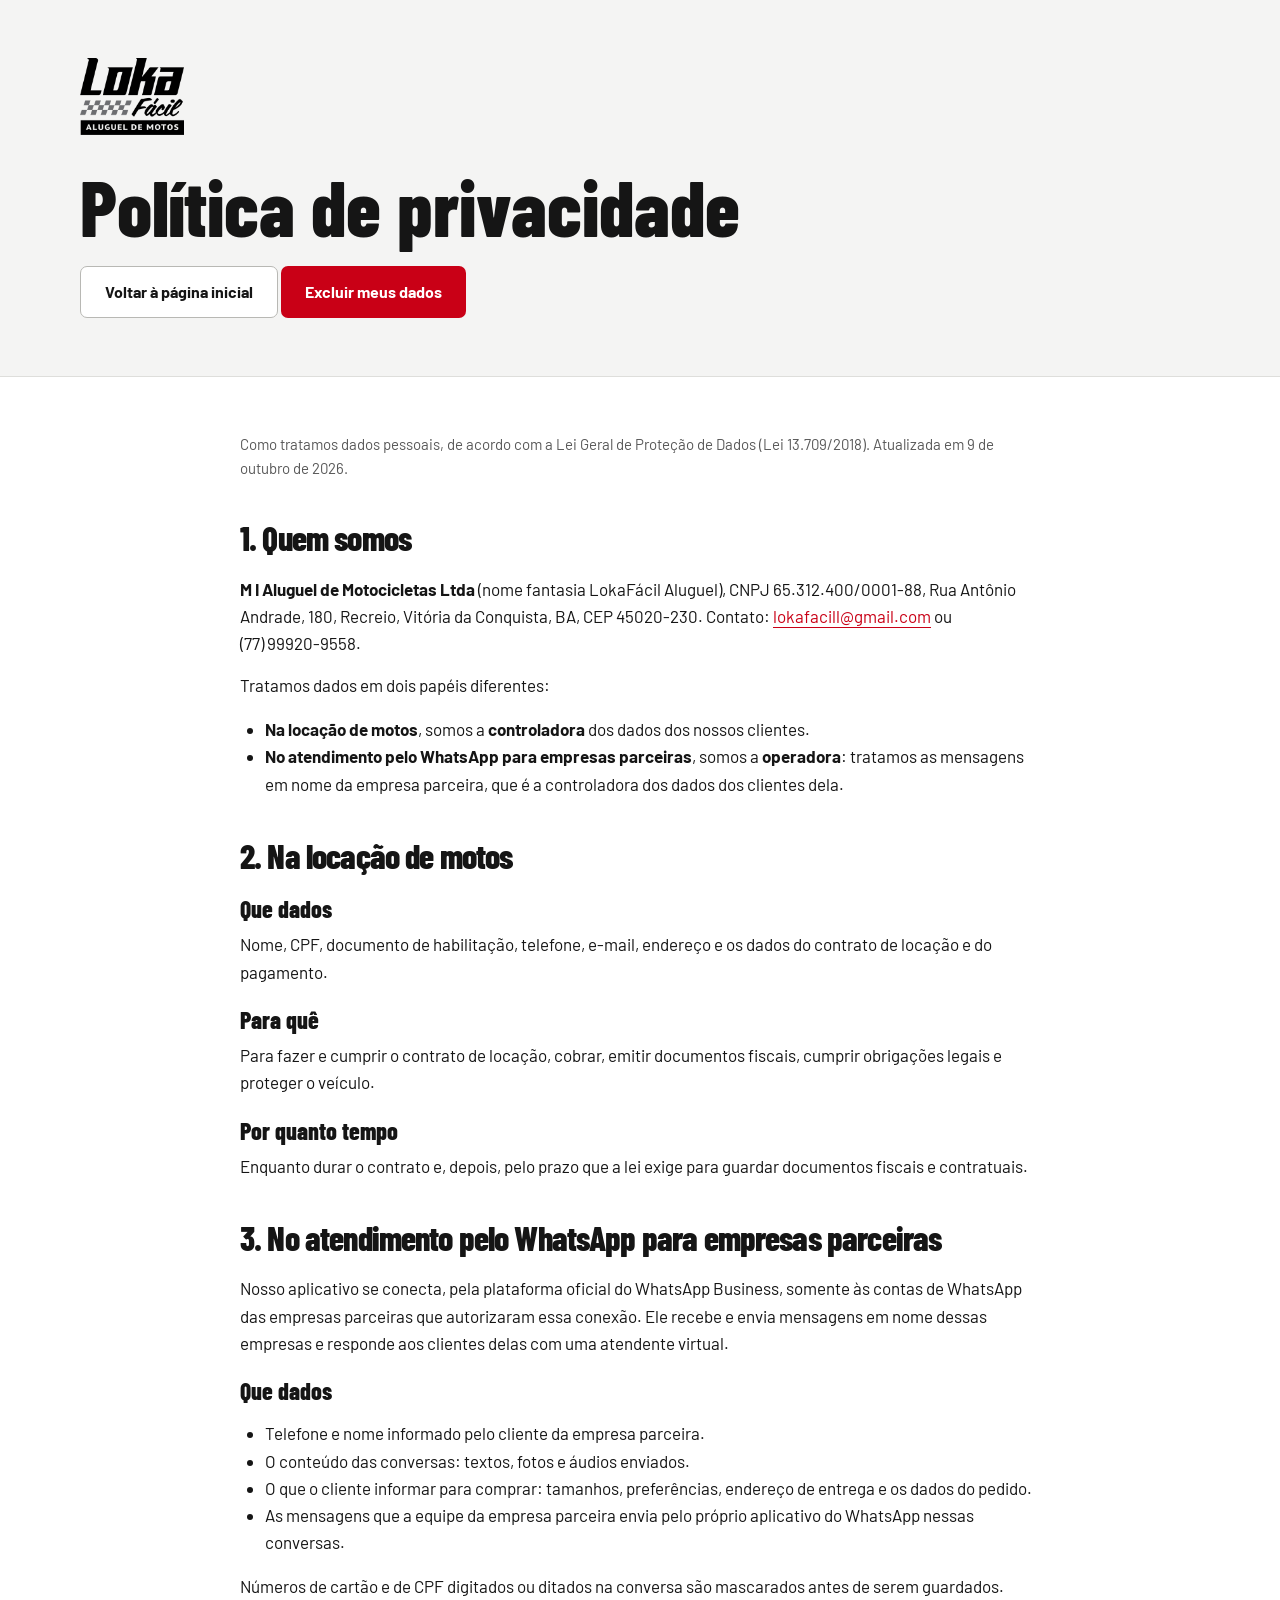
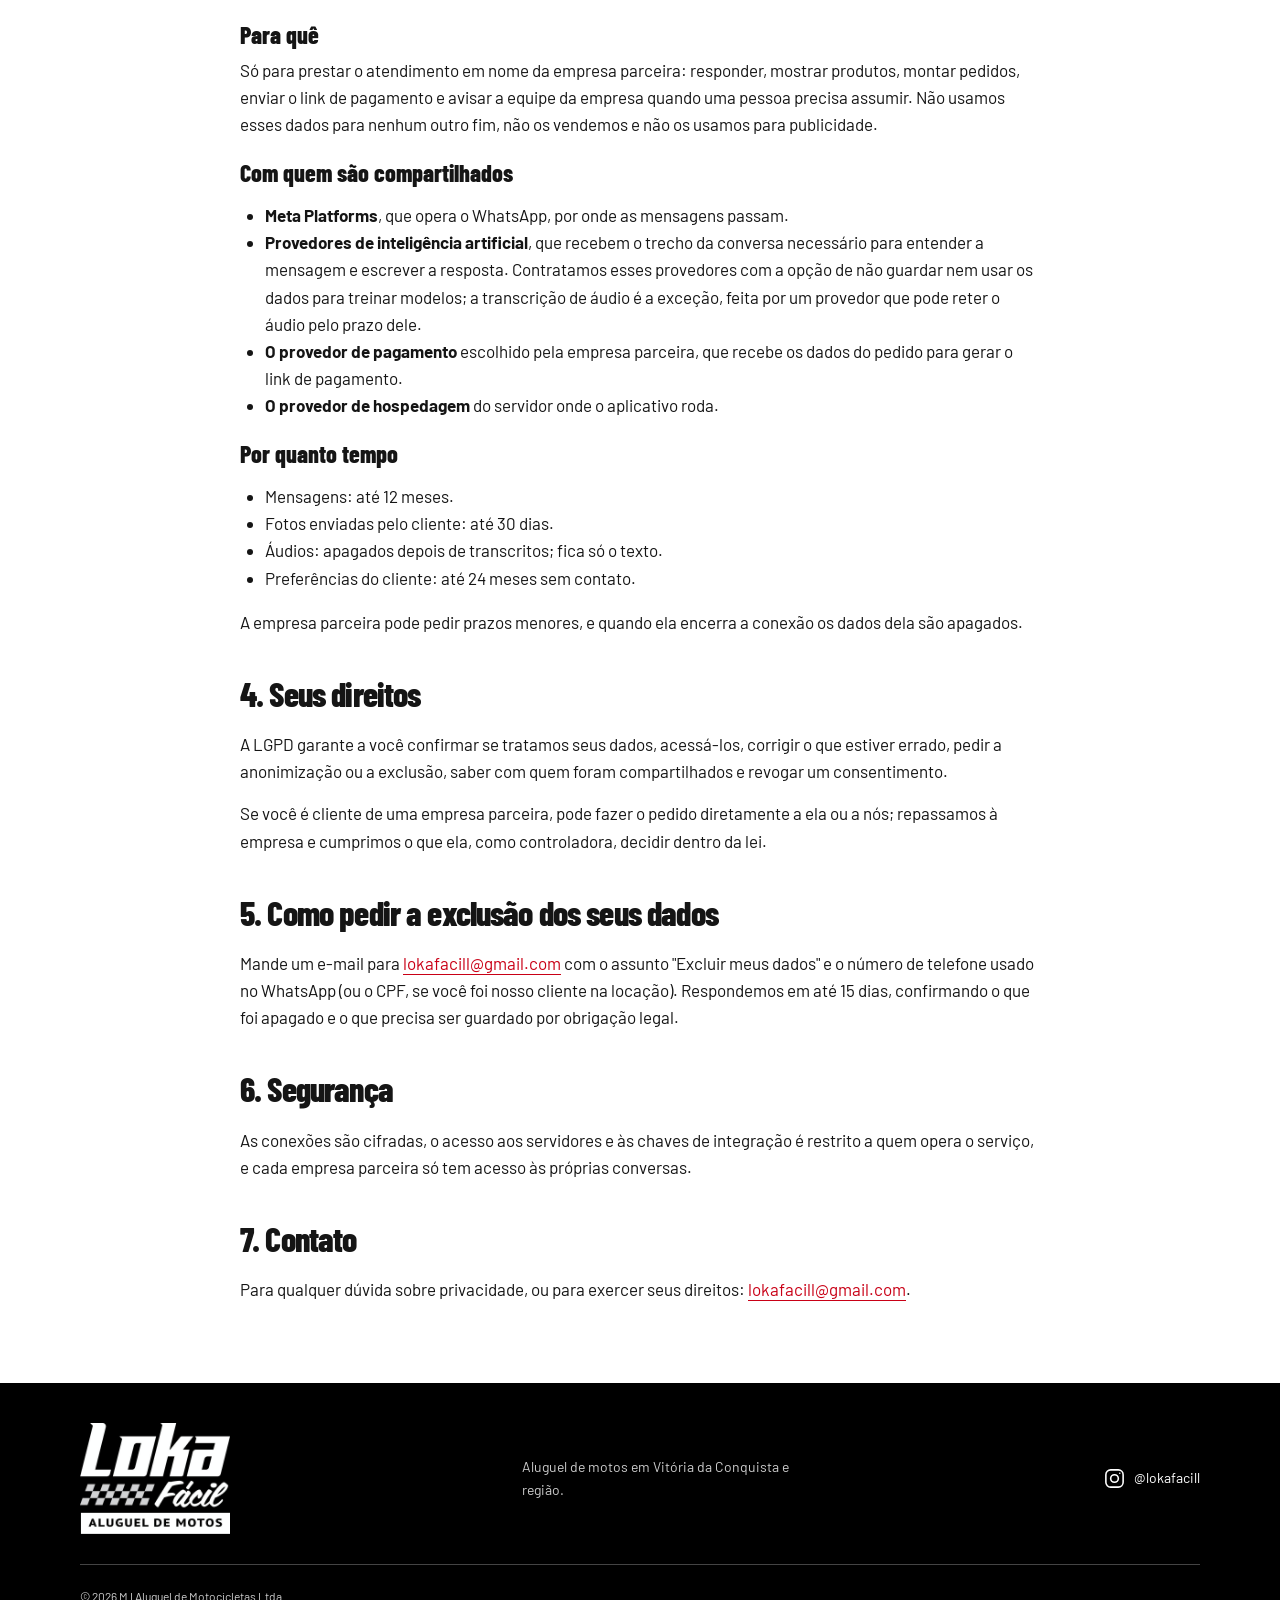
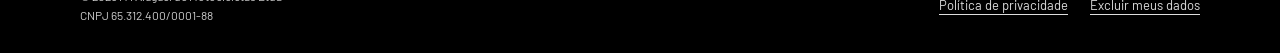
==== commit 3d2f5e02: "fix: o e-mail da empresa é lokafacill@gmail.com, com k (a ficha do CNPJ traz locafacill, errado) Iza" ====
--- a/privacidade.html
+++ b/privacidade.html
@@ -22,7 +22,7 @@
 
     <section aria-labelledby="t-quem">
       <h2 id="t-quem">1. Quem somos</h2>
-      <p><strong>M I Aluguel de Motocicletas Ltda</strong> (nome fantasia LokaFácil Aluguel), <span class="junto">CNPJ 65.312.400/0001-88</span>, Rua Antônio Andrade, 180, Recreio, Vitória da Conquista, BA, <span class="junto">CEP 45020-230</span>. Contato: <a href="mailto:locafacill@gmail.com">locafacill@gmail.com</a> ou <span class="junto">(77) 99920-9558</span>.</p>
+      <p><strong>M I Aluguel de Motocicletas Ltda</strong> (nome fantasia LokaFácil Aluguel), <span class="junto">CNPJ 65.312.400/0001-88</span>, Rua Antônio Andrade, 180, Recreio, Vitória da Conquista, BA, <span class="junto">CEP 45020-230</span>. Contato: <a href="mailto:lokafacill@gmail.com">lokafacill@gmail.com</a> ou <span class="junto">(77) 99920-9558</span>.</p>
       <p>Tratamos dados em dois papéis diferentes:</p>
       <ul>
         <li><strong>Na locação de motos</strong>, somos a <strong>controladora</strong> dos dados dos nossos clientes.</li>
@@ -78,7 +78,7 @@
 
     <section aria-labelledby="exclusao">
       <h2 id="exclusao">5. Como pedir a exclusão dos seus dados</h2>
-      <p>Mande um e-mail para <a href="mailto:locafacill@gmail.com">locafacill@gmail.com</a> com o assunto "Excluir meus dados" e o número de telefone usado no WhatsApp (ou o CPF, se você foi nosso cliente na locação). Respondemos em até 15 dias, confirmando o que foi apagado e o que precisa ser guardado por obrigação legal.</p>
+      <p>Mande um e-mail para <a href="mailto:lokafacill@gmail.com">lokafacill@gmail.com</a> com o assunto "Excluir meus dados" e o número de telefone usado no WhatsApp (ou o CPF, se você foi nosso cliente na locação). Respondemos em até 15 dias, confirmando o que foi apagado e o que precisa ser guardado por obrigação legal.</p>
     </section>
 
     <section aria-labelledby="t-seguranca">
@@ -88,7 +88,7 @@
 
     <section aria-labelledby="t-contato">
       <h2 id="t-contato">7. Contato</h2>
-      <p>Para qualquer dúvida sobre privacidade, ou para exercer seus direitos: <a href="mailto:locafacill@gmail.com">locafacill@gmail.com</a>.</p>
+      <p>Para qualquer dúvida sobre privacidade, ou para exercer seus direitos: <a href="mailto:lokafacill@gmail.com">lokafacill@gmail.com</a>.</p>
     </section>
 
   </main></div><footer class="footer"><div class="wrap footer-top"><a class="brand" href="index.html" aria-label="LokaFácil Aluguel — página inicial"><img src="[data-uri]" width="656" height="484" alt="" decoding="async"></a><p>Aluguel de motos em Vitória da Conquista e região.</p><a class="footer-instagram" href="https://www.instagram.com/lokafacill/" target="_blank" rel="noopener noreferrer"><svg class="icon" aria-hidden="true"><use href="#instagram"/></svg> @lokafacill</a></div><div class="wrap footer-bottom"><p>© 2026 M I Aluguel de Motocicletas Ltda<br><span class="nowrap">CNPJ 65.312.400/0001-88</span></p><nav aria-label="Informações legais"><a href="privacidade.html">Política de privacidade</a><a href="privacidade.html#exclusao">Excluir meus dados</a></nav></div></footer></body></html>
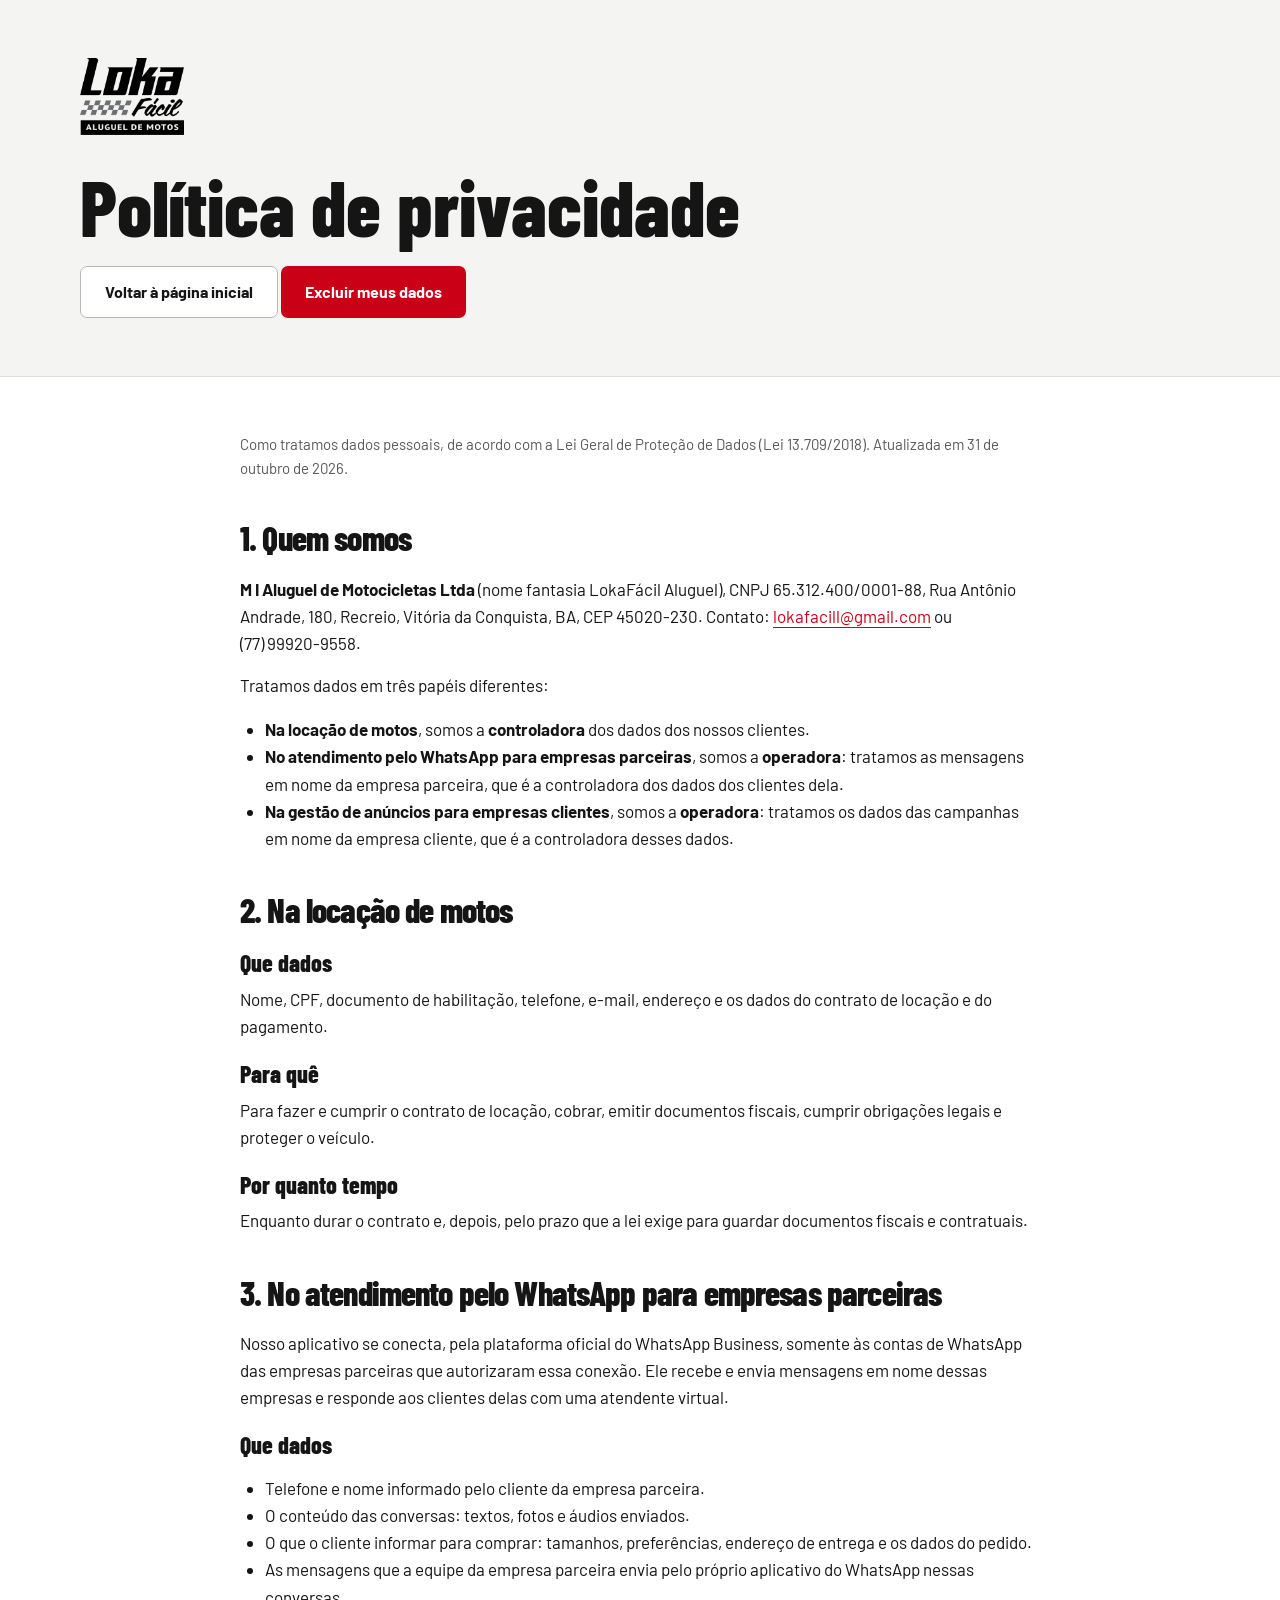
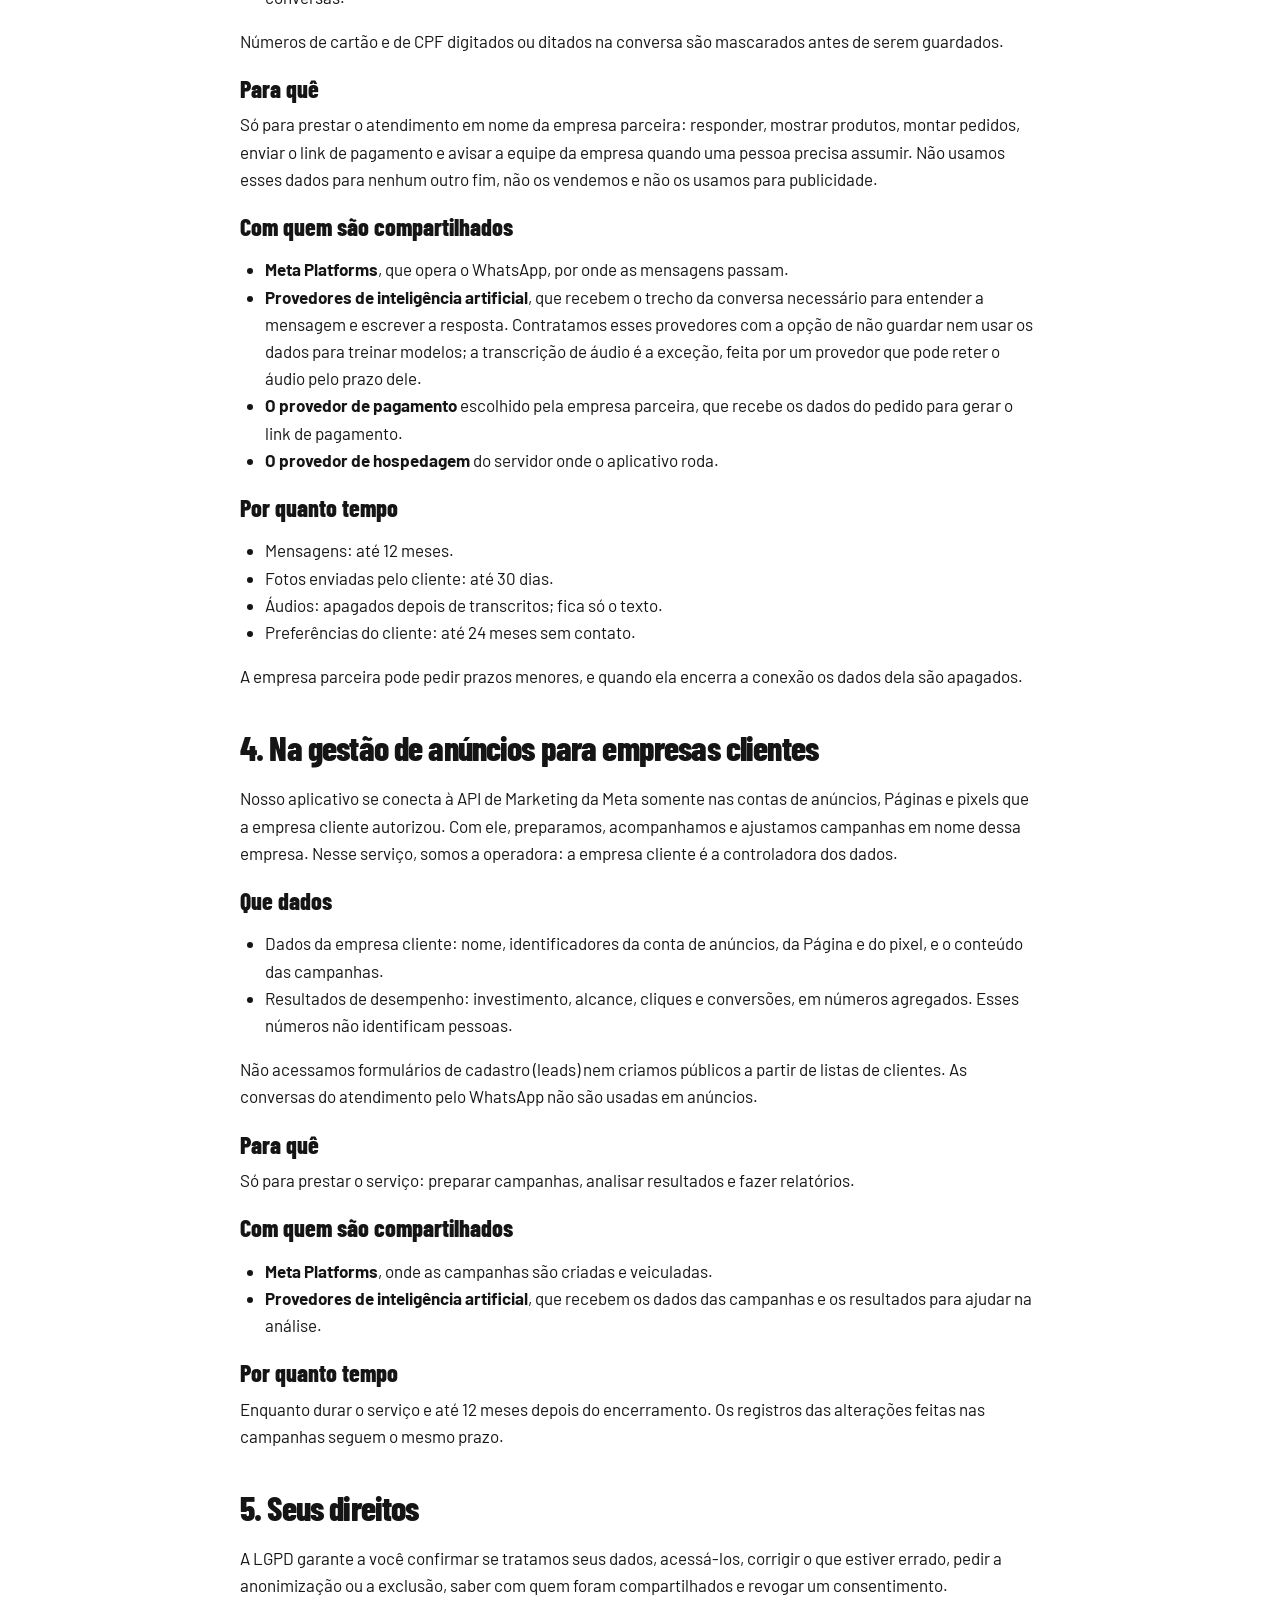
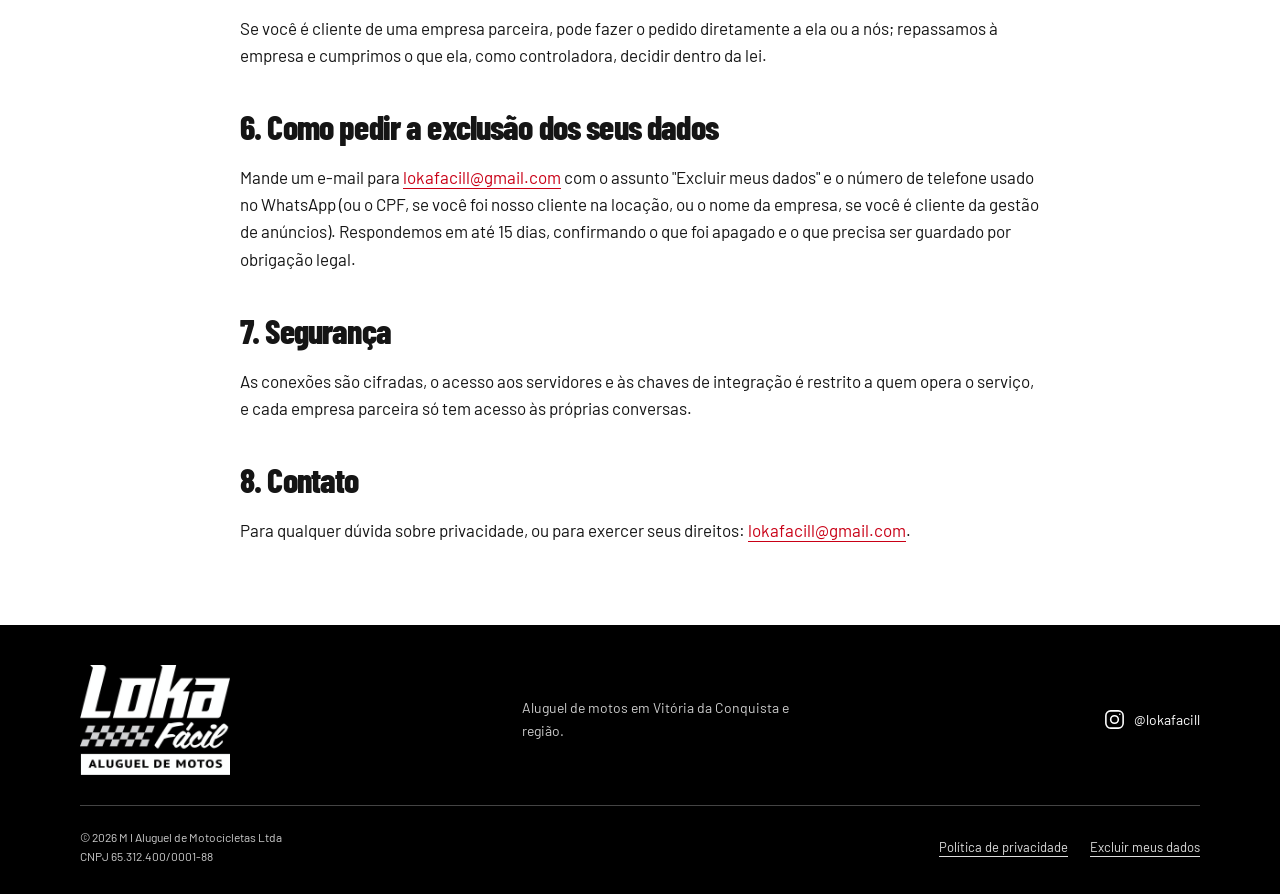
==== commit e1ff3981: "feat: a política cobre a gestão de anúncios para empresas clientes Co-Authored-By: Claude Opus 5.5 <" ====
--- a/privacidade.html
+++ b/privacidade.html
@@ -18,15 +18,16 @@
 @media(prefers-reduced-motion:reduce){html{scroll-behavior:auto}*,*::before,*::after{animation:none!important;transition:none!important}}
 </style></head><body class="privacy-page"><a class="skip" href="#conteudo">Pular para o conteúdo</a><svg xmlns="http://www.w3.org/2000/svg" class="svg-defs" aria-hidden="true"><defs><symbol id="arrow" viewBox="0 0 24 24"><path d="M5 12h14m-6-6 6 6-6 6"/></symbol><symbol id="pin" viewBox="0 0 24 24"><path d="M20 10c0 6-8 11-8 11S4 16 4 10a8 8 0 1 1 16 0Z"/><circle cx="12" cy="10" r="2.5"/></symbol><symbol id="check" viewBox="0 0 24 24"><path d="m5 12 4 4L19 6"/></symbol><symbol id="bike" viewBox="0 0 24 24"><circle cx="5" cy="17" r="4"/><circle cx="19" cy="17" r="4"/><path d="m5 17 5-8h4l5 8M8 17h6l-4-8M13 5h3l3 12M6 9h4"/></symbol><symbol id="key" viewBox="0 0 24 24"><circle cx="8" cy="8" r="5"/><path d="m12 12 9 9m-3-3 3-3m-6 0 3-3"/></symbol><symbol id="tool" viewBox="0 0 24 24"><path d="M14 4a6 6 0 0 0-7 8L2 17a3 3 0 0 0 5 5l5-5a6 6 0 0 0 8-7l-4 4-4-4Z"/></symbol><symbol id="whatsapp" viewBox="0 0 24 24"><path d="M20.4 3.6a11 11 0 0 0-17.2 13L1.5 22.5l6-1.6a11 11 0 0 0 12.9-17.3Z"/><path d="M8 6.5c-.5 0-1.5 1-1.5 2.5 0 3 4.5 7.5 7.5 7.5 1.5 0 2.5-1 2.5-1.5l-3-1.5-1 1c-2-1-3.5-2.5-4.5-4.5l1-1Z"/></symbol><symbol id="mail" viewBox="0 0 24 24"><rect x="2" y="4" width="20" height="16" rx="2"/><path d="m2 6 10 7L22 6"/></symbol><symbol id="instagram" viewBox="0 0 24 24"><rect x="3" y="3" width="18" height="18" rx="5"/><circle cx="12" cy="12" r="4"/><path d="M17.5 6.5h.01"/></symbol></defs></svg><header class="document-header"><div class="wrap"><a class="brand" href="index.html" aria-label="LokaFácil Aluguel — página inicial"><img src="[data-uri]" width="656" height="484" alt="" decoding="async"></a><h1>Política de privacidade</h1><p style="margin-top:20px"><a class="button button-secondary" href="index.html">Voltar à página inicial</a> <a class="button button-primary" href="#exclusao">Excluir meus dados</a></p></div></header><div id="conteudo"><main class="documento">
 
-    <p class="atualizada">Como tratamos dados pessoais, de acordo com a Lei Geral de Proteção de Dados (Lei 13.709/2018). Atualizada em 9 de outubro de 2026.</p>
+    <p class="atualizada">Como tratamos dados pessoais, de acordo com a Lei Geral de Proteção de Dados (Lei 13.709/2018). Atualizada em 31 de outubro de 2026.</p>
 
     <section aria-labelledby="t-quem">
       <h2 id="t-quem">1. Quem somos</h2>
       <p><strong>M I Aluguel de Motocicletas Ltda</strong> (nome fantasia LokaFácil Aluguel), <span class="junto">CNPJ 65.312.400/0001-88</span>, Rua Antônio Andrade, 180, Recreio, Vitória da Conquista, BA, <span class="junto">CEP 45020-230</span>. Contato: <a href="mailto:lokafacill@gmail.com">lokafacill@gmail.com</a> ou <span class="junto">(77) 99920-9558</span>.</p>
-      <p>Tratamos dados em dois papéis diferentes:</p>
+      <p>Tratamos dados em três papéis diferentes:</p>
       <ul>
         <li><strong>Na locação de motos</strong>, somos a <strong>controladora</strong> dos dados dos nossos clientes.</li>
         <li><strong>No atendimento pelo WhatsApp para empresas parceiras</strong>, somos a <strong>operadora</strong>: tratamos as mensagens em nome da empresa parceira, que é a controladora dos dados dos clientes dela.</li>
+        <li><strong>Na gestão de anúncios para empresas clientes</strong>, somos a <strong>operadora</strong>: tratamos os dados das campanhas em nome da empresa cliente, que é a controladora desses dados.</li>
       </ul>
     </section>
 
@@ -70,24 +71,44 @@
       <p>A empresa parceira pode pedir prazos menores, e quando ela encerra a conexão os dados dela são apagados.</p>
     </section>
 
+    <section aria-labelledby="t-anuncios">
+      <h2 id="t-anuncios">4. Na gestão de anúncios para empresas clientes</h2>
+      <p>Nosso aplicativo se conecta à API de Marketing da Meta somente nas contas de anúncios, Páginas e pixels que a empresa cliente autorizou. Com ele, preparamos, acompanhamos e ajustamos campanhas em nome dessa empresa. Nesse serviço, somos a operadora: a empresa cliente é a controladora dos dados.</p>
+      <h3>Que dados</h3>
+      <ul>
+        <li>Dados da empresa cliente: nome, identificadores da conta de anúncios, da Página e do pixel, e o conteúdo das campanhas.</li>
+        <li>Resultados de desempenho: investimento, alcance, cliques e conversões, em números agregados. Esses números não identificam pessoas.</li>
+      </ul>
+      <p>Não acessamos formulários de cadastro (leads) nem criamos públicos a partir de listas de clientes. As conversas do atendimento pelo WhatsApp não são usadas em anúncios.</p>
+      <h3>Para quê</h3>
+      <p>Só para prestar o serviço: preparar campanhas, analisar resultados e fazer relatórios.</p>
+      <h3>Com quem são compartilhados</h3>
+      <ul>
+        <li><strong>Meta Platforms</strong>, onde as campanhas são criadas e veiculadas.</li>
+        <li><strong>Provedores de inteligência artificial</strong>, que recebem os dados das campanhas e os resultados para ajudar na análise.</li>
+      </ul>
+      <h3>Por quanto tempo</h3>
+      <p>Enquanto durar o serviço e até 12 meses depois do encerramento. Os registros das alterações feitas nas campanhas seguem o mesmo prazo.</p>
+    </section>
+
     <section aria-labelledby="t-direitos">
-      <h2 id="t-direitos">4. Seus direitos</h2>
+      <h2 id="t-direitos">5. Seus direitos</h2>
       <p>A LGPD garante a você confirmar se tratamos seus dados, acessá-los, corrigir o que estiver errado, pedir a anonimização ou a exclusão, saber com quem foram compartilhados e revogar um consentimento.</p>
       <p>Se você é cliente de uma empresa parceira, pode fazer o pedido diretamente a ela ou a nós; repassamos à empresa e cumprimos o que ela, como controladora, decidir dentro da lei.</p>
     </section>
 
     <section aria-labelledby="exclusao">
-      <h2 id="exclusao">5. Como pedir a exclusão dos seus dados</h2>
-      <p>Mande um e-mail para <a href="mailto:lokafacill@gmail.com">lokafacill@gmail.com</a> com o assunto "Excluir meus dados" e o número de telefone usado no WhatsApp (ou o CPF, se você foi nosso cliente na locação). Respondemos em até 15 dias, confirmando o que foi apagado e o que precisa ser guardado por obrigação legal.</p>
+      <h2 id="exclusao">6. Como pedir a exclusão dos seus dados</h2>
+      <p>Mande um e-mail para <a href="mailto:lokafacill@gmail.com">lokafacill@gmail.com</a> com o assunto "Excluir meus dados" e o número de telefone usado no WhatsApp (ou o CPF, se você foi nosso cliente na locação, ou o nome da empresa, se você é cliente da gestão de anúncios). Respondemos em até 15 dias, confirmando o que foi apagado e o que precisa ser guardado por obrigação legal.</p>
     </section>
 
     <section aria-labelledby="t-seguranca">
-      <h2 id="t-seguranca">6. Segurança</h2>
+      <h2 id="t-seguranca">7. Segurança</h2>
       <p>As conexões são cifradas, o acesso aos servidores e às chaves de integração é restrito a quem opera o serviço, e cada empresa parceira só tem acesso às próprias conversas.</p>
     </section>
 
     <section aria-labelledby="t-contato">
-      <h2 id="t-contato">7. Contato</h2>
+      <h2 id="t-contato">8. Contato</h2>
       <p>Para qualquer dúvida sobre privacidade, ou para exercer seus direitos: <a href="mailto:lokafacill@gmail.com">lokafacill@gmail.com</a>.</p>
     </section>
 
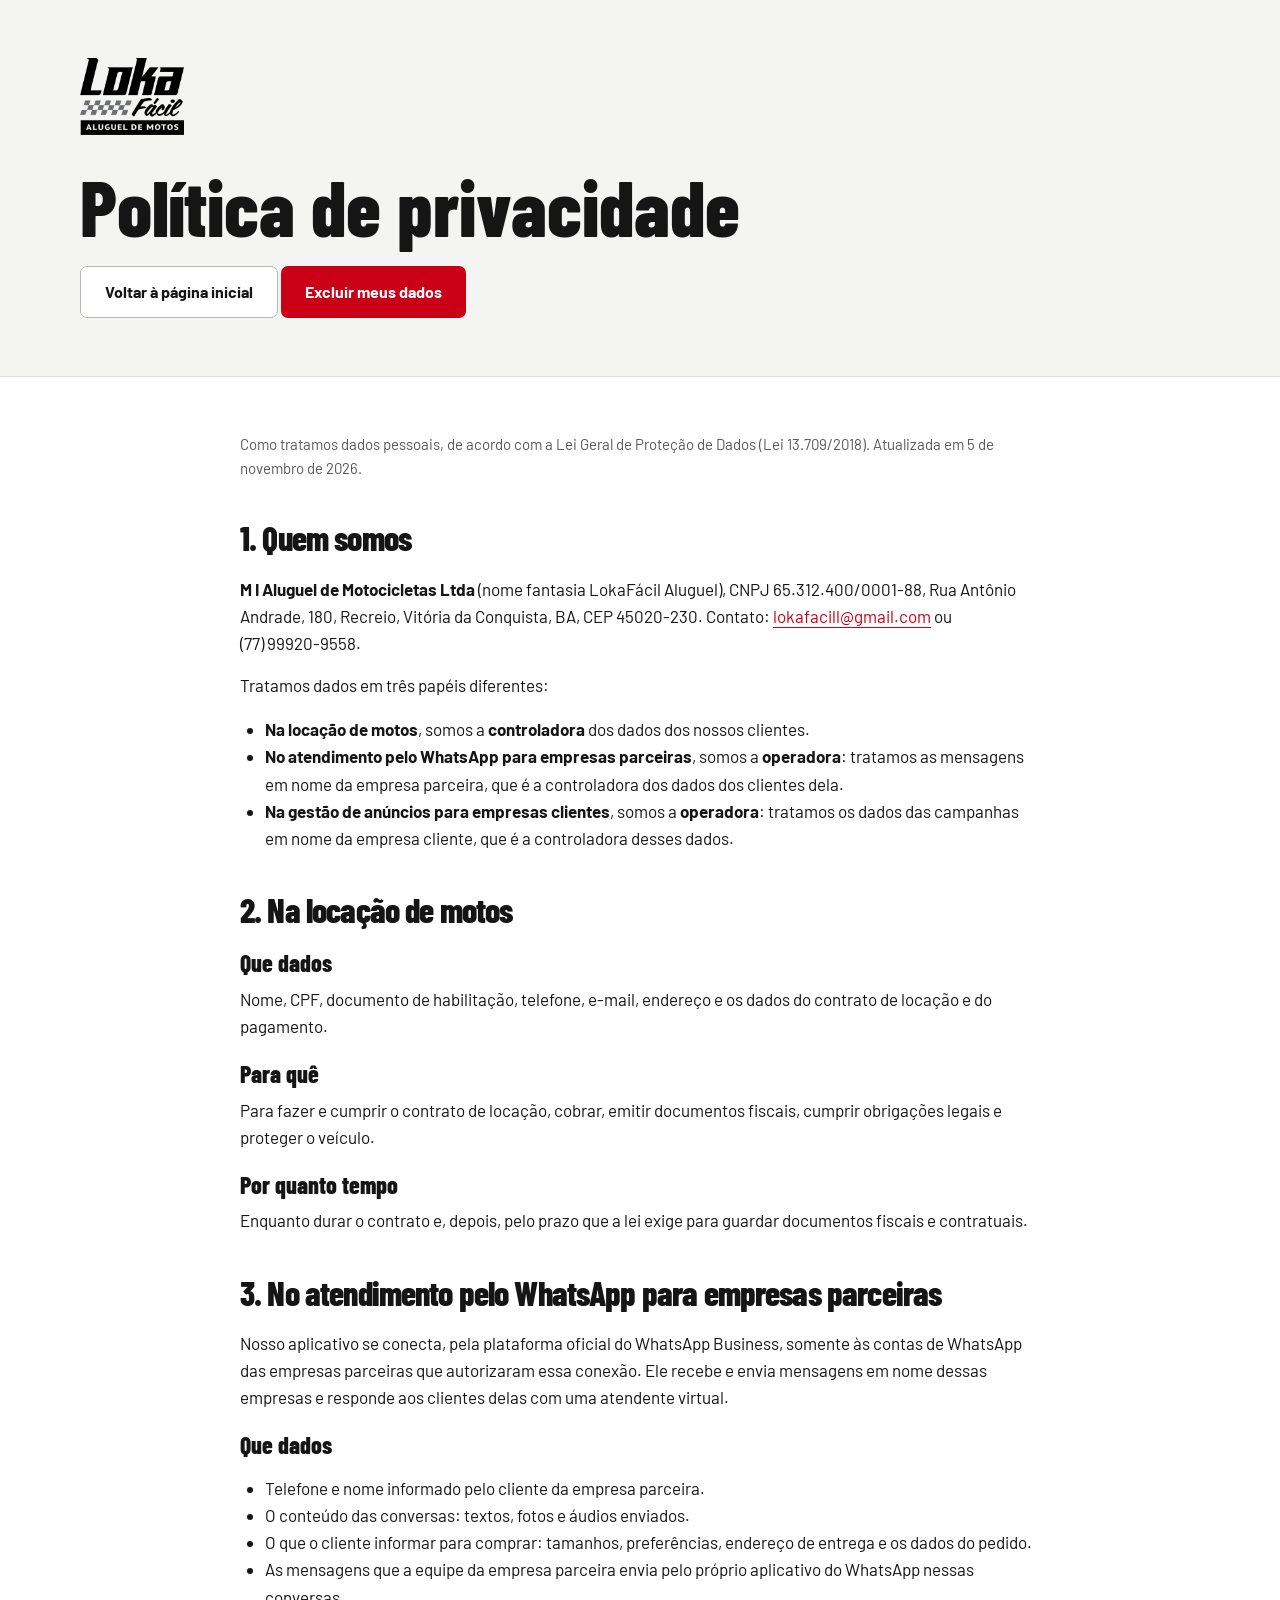
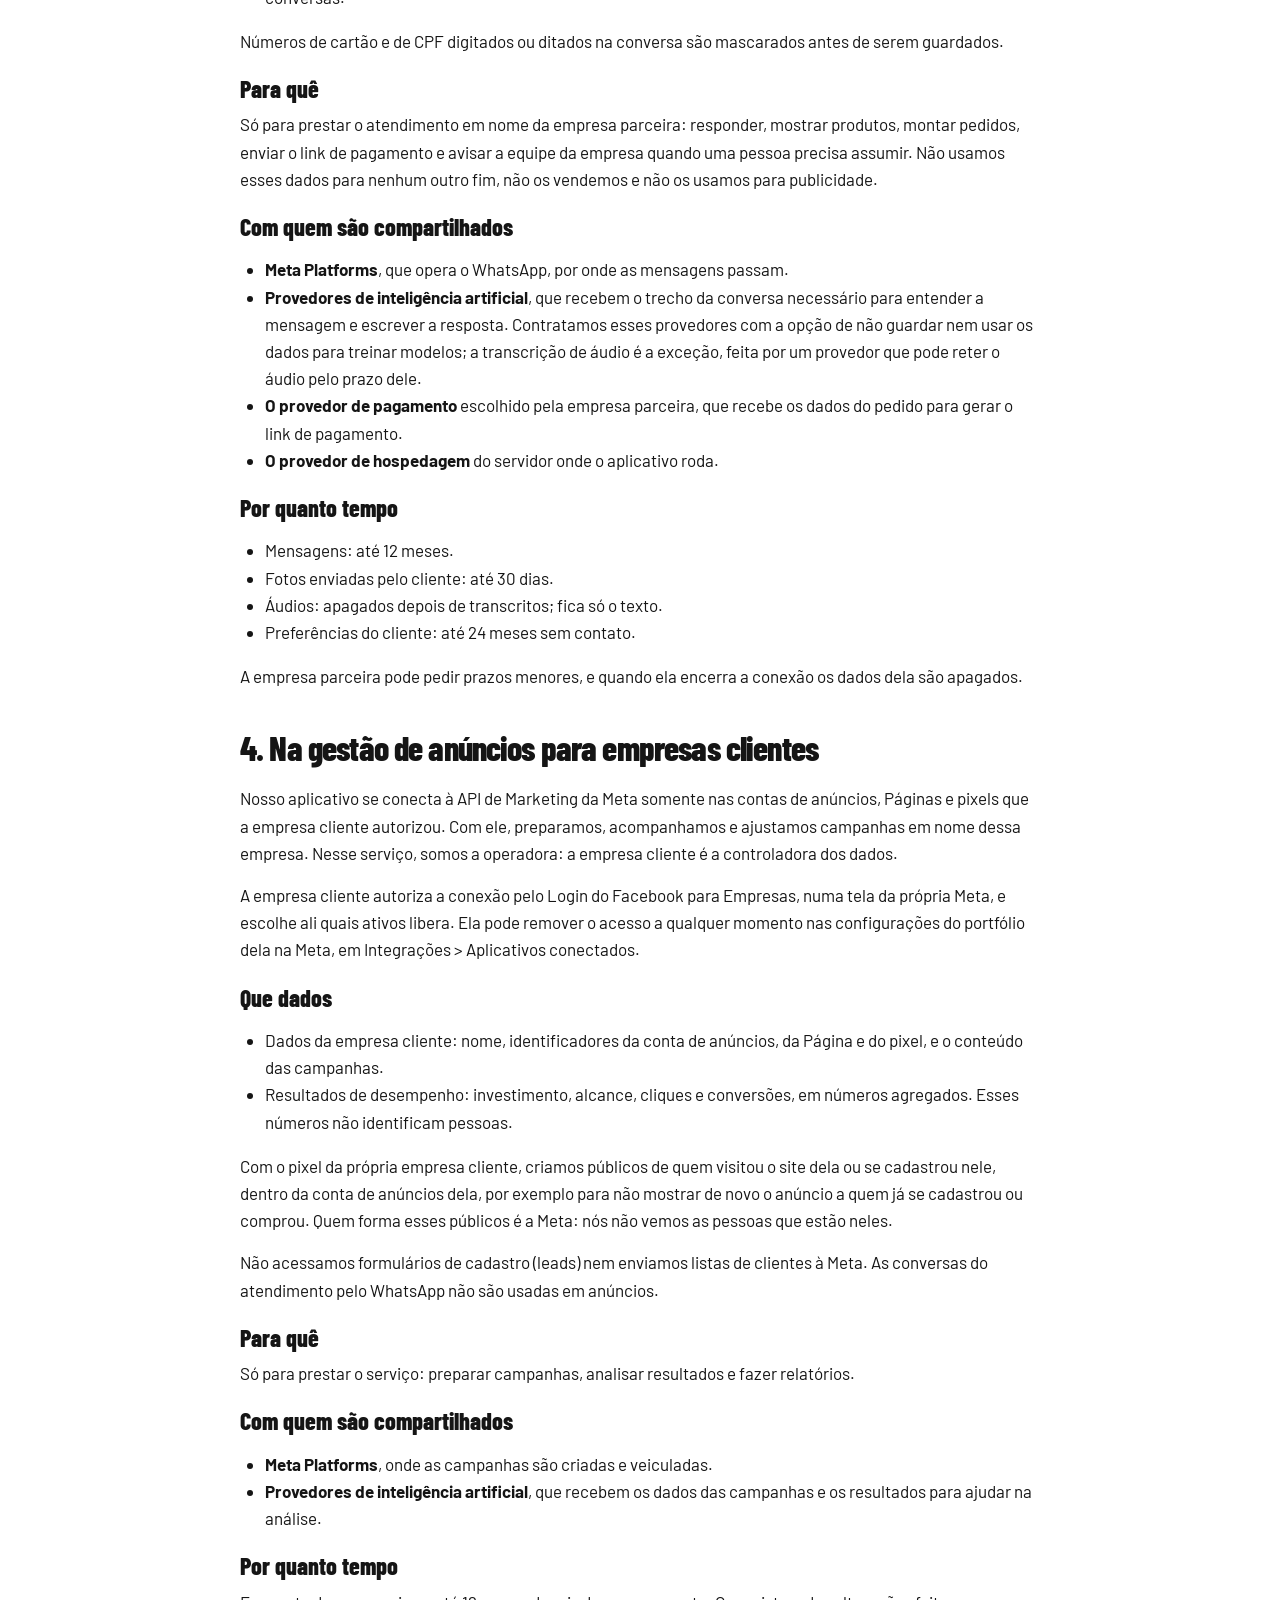
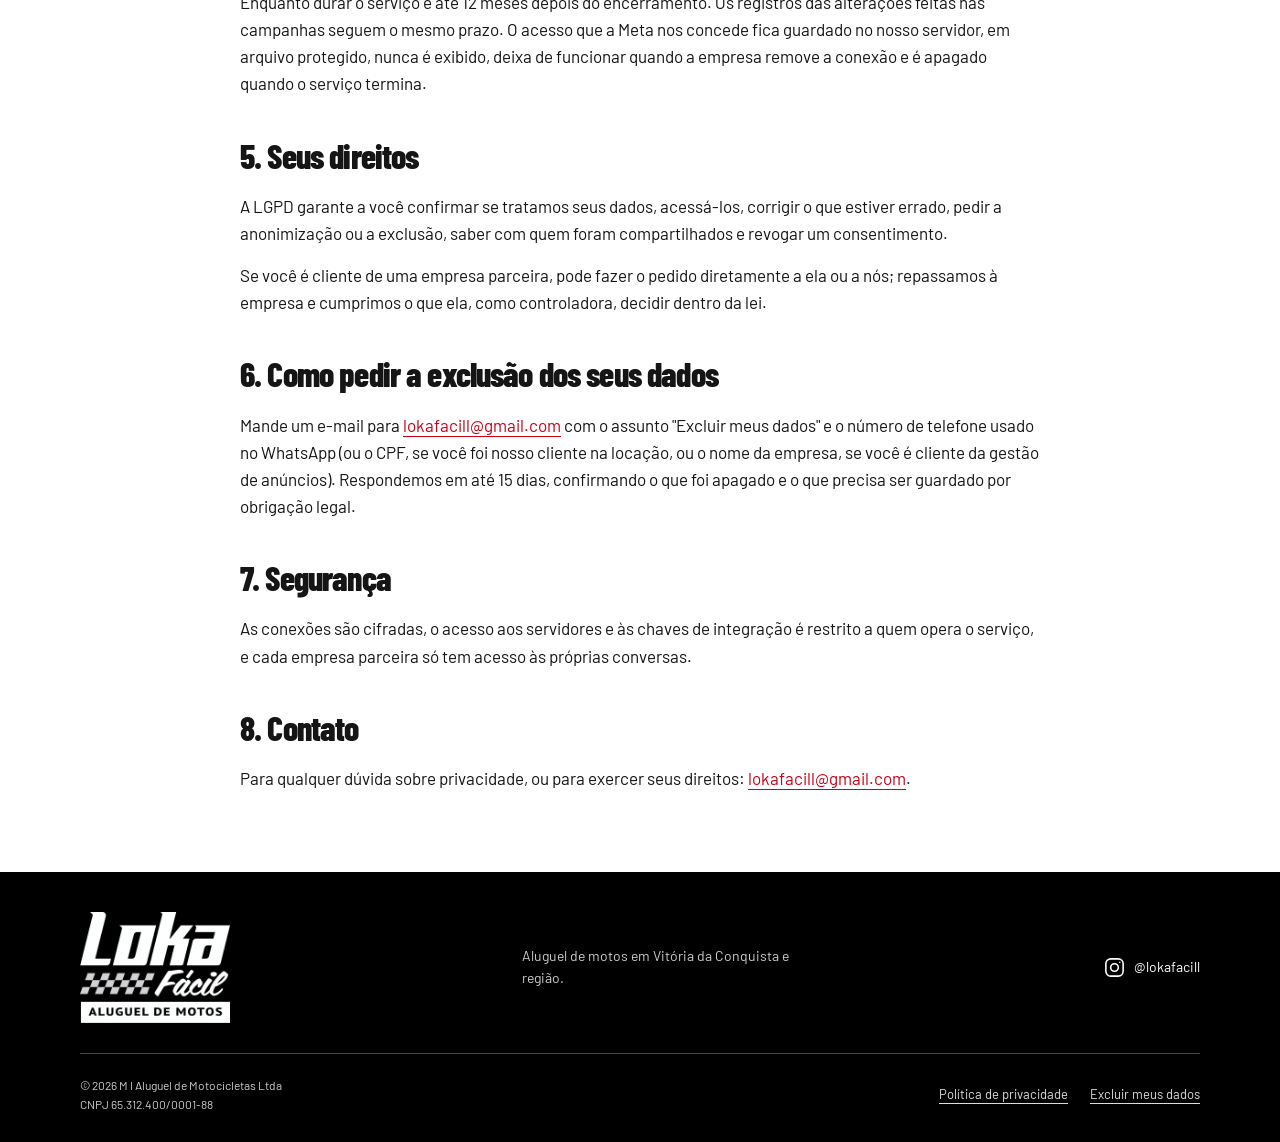
==== commit 212216da: "feat: a política diz como o cliente conecta e desconecta a gestão de anúncios, os públicos do pixel " ====
--- a/privacidade.html
+++ b/privacidade.html
@@ -18,7 +18,7 @@
 @media(prefers-reduced-motion:reduce){html{scroll-behavior:auto}*,*::before,*::after{animation:none!important;transition:none!important}}
 </style></head><body class="privacy-page"><a class="skip" href="#conteudo">Pular para o conteúdo</a><svg xmlns="http://www.w3.org/2000/svg" class="svg-defs" aria-hidden="true"><defs><symbol id="arrow" viewBox="0 0 24 24"><path d="M5 12h14m-6-6 6 6-6 6"/></symbol><symbol id="pin" viewBox="0 0 24 24"><path d="M20 10c0 6-8 11-8 11S4 16 4 10a8 8 0 1 1 16 0Z"/><circle cx="12" cy="10" r="2.5"/></symbol><symbol id="check" viewBox="0 0 24 24"><path d="m5 12 4 4L19 6"/></symbol><symbol id="bike" viewBox="0 0 24 24"><circle cx="5" cy="17" r="4"/><circle cx="19" cy="17" r="4"/><path d="m5 17 5-8h4l5 8M8 17h6l-4-8M13 5h3l3 12M6 9h4"/></symbol><symbol id="key" viewBox="0 0 24 24"><circle cx="8" cy="8" r="5"/><path d="m12 12 9 9m-3-3 3-3m-6 0 3-3"/></symbol><symbol id="tool" viewBox="0 0 24 24"><path d="M14 4a6 6 0 0 0-7 8L2 17a3 3 0 0 0 5 5l5-5a6 6 0 0 0 8-7l-4 4-4-4Z"/></symbol><symbol id="whatsapp" viewBox="0 0 24 24"><path d="M20.4 3.6a11 11 0 0 0-17.2 13L1.5 22.5l6-1.6a11 11 0 0 0 12.9-17.3Z"/><path d="M8 6.5c-.5 0-1.5 1-1.5 2.5 0 3 4.5 7.5 7.5 7.5 1.5 0 2.5-1 2.5-1.5l-3-1.5-1 1c-2-1-3.5-2.5-4.5-4.5l1-1Z"/></symbol><symbol id="mail" viewBox="0 0 24 24"><rect x="2" y="4" width="20" height="16" rx="2"/><path d="m2 6 10 7L22 6"/></symbol><symbol id="instagram" viewBox="0 0 24 24"><rect x="3" y="3" width="18" height="18" rx="5"/><circle cx="12" cy="12" r="4"/><path d="M17.5 6.5h.01"/></symbol></defs></svg><header class="document-header"><div class="wrap"><a class="brand" href="index.html" aria-label="LokaFácil Aluguel — página inicial"><img src="[data-uri]" width="656" height="484" alt="" decoding="async"></a><h1>Política de privacidade</h1><p style="margin-top:20px"><a class="button button-secondary" href="index.html">Voltar à página inicial</a> <a class="button button-primary" href="#exclusao">Excluir meus dados</a></p></div></header><div id="conteudo"><main class="documento">
 
-    <p class="atualizada">Como tratamos dados pessoais, de acordo com a Lei Geral de Proteção de Dados (Lei 13.709/2018). Atualizada em 31 de outubro de 2026.</p>
+    <p class="atualizada">Como tratamos dados pessoais, de acordo com a Lei Geral de Proteção de Dados (Lei 13.709/2018). Atualizada em 5 de novembro de 2026.</p>
 
     <section aria-labelledby="t-quem">
       <h2 id="t-quem">1. Quem somos</h2>
@@ -74,12 +74,14 @@
     <section aria-labelledby="t-anuncios">
       <h2 id="t-anuncios">4. Na gestão de anúncios para empresas clientes</h2>
       <p>Nosso aplicativo se conecta à API de Marketing da Meta somente nas contas de anúncios, Páginas e pixels que a empresa cliente autorizou. Com ele, preparamos, acompanhamos e ajustamos campanhas em nome dessa empresa. Nesse serviço, somos a operadora: a empresa cliente é a controladora dos dados.</p>
+      <p>A empresa cliente autoriza a conexão pelo Login do Facebook para Empresas, numa tela da própria Meta, e escolhe ali quais ativos libera. Ela pode remover o acesso a qualquer momento nas configurações do portfólio dela na Meta, em Integrações &gt; Aplicativos conectados.</p>
       <h3>Que dados</h3>
       <ul>
         <li>Dados da empresa cliente: nome, identificadores da conta de anúncios, da Página e do pixel, e o conteúdo das campanhas.</li>
         <li>Resultados de desempenho: investimento, alcance, cliques e conversões, em números agregados. Esses números não identificam pessoas.</li>
       </ul>
-      <p>Não acessamos formulários de cadastro (leads) nem criamos públicos a partir de listas de clientes. As conversas do atendimento pelo WhatsApp não são usadas em anúncios.</p>
+      <p>Com o pixel da própria empresa cliente, criamos públicos de quem visitou o site dela ou se cadastrou nele, dentro da conta de anúncios dela, por exemplo para não mostrar de novo o anúncio a quem já se cadastrou ou comprou. Quem forma esses públicos é a Meta: nós não vemos as pessoas que estão neles.</p>
+      <p>Não acessamos formulários de cadastro (leads) nem enviamos listas de clientes à Meta. As conversas do atendimento pelo WhatsApp não são usadas em anúncios.</p>
       <h3>Para quê</h3>
       <p>Só para prestar o serviço: preparar campanhas, analisar resultados e fazer relatórios.</p>
       <h3>Com quem são compartilhados</h3>
@@ -88,7 +90,7 @@
         <li><strong>Provedores de inteligência artificial</strong>, que recebem os dados das campanhas e os resultados para ajudar na análise.</li>
       </ul>
       <h3>Por quanto tempo</h3>
-      <p>Enquanto durar o serviço e até 12 meses depois do encerramento. Os registros das alterações feitas nas campanhas seguem o mesmo prazo.</p>
+      <p>Enquanto durar o serviço e até 12 meses depois do encerramento. Os registros das alterações feitas nas campanhas seguem o mesmo prazo. O acesso que a Meta nos concede fica guardado no nosso servidor, em arquivo protegido, nunca é exibido, deixa de funcionar quando a empresa remove a conexão e é apagado quando o serviço termina.</p>
     </section>
 
     <section aria-labelledby="t-direitos">
